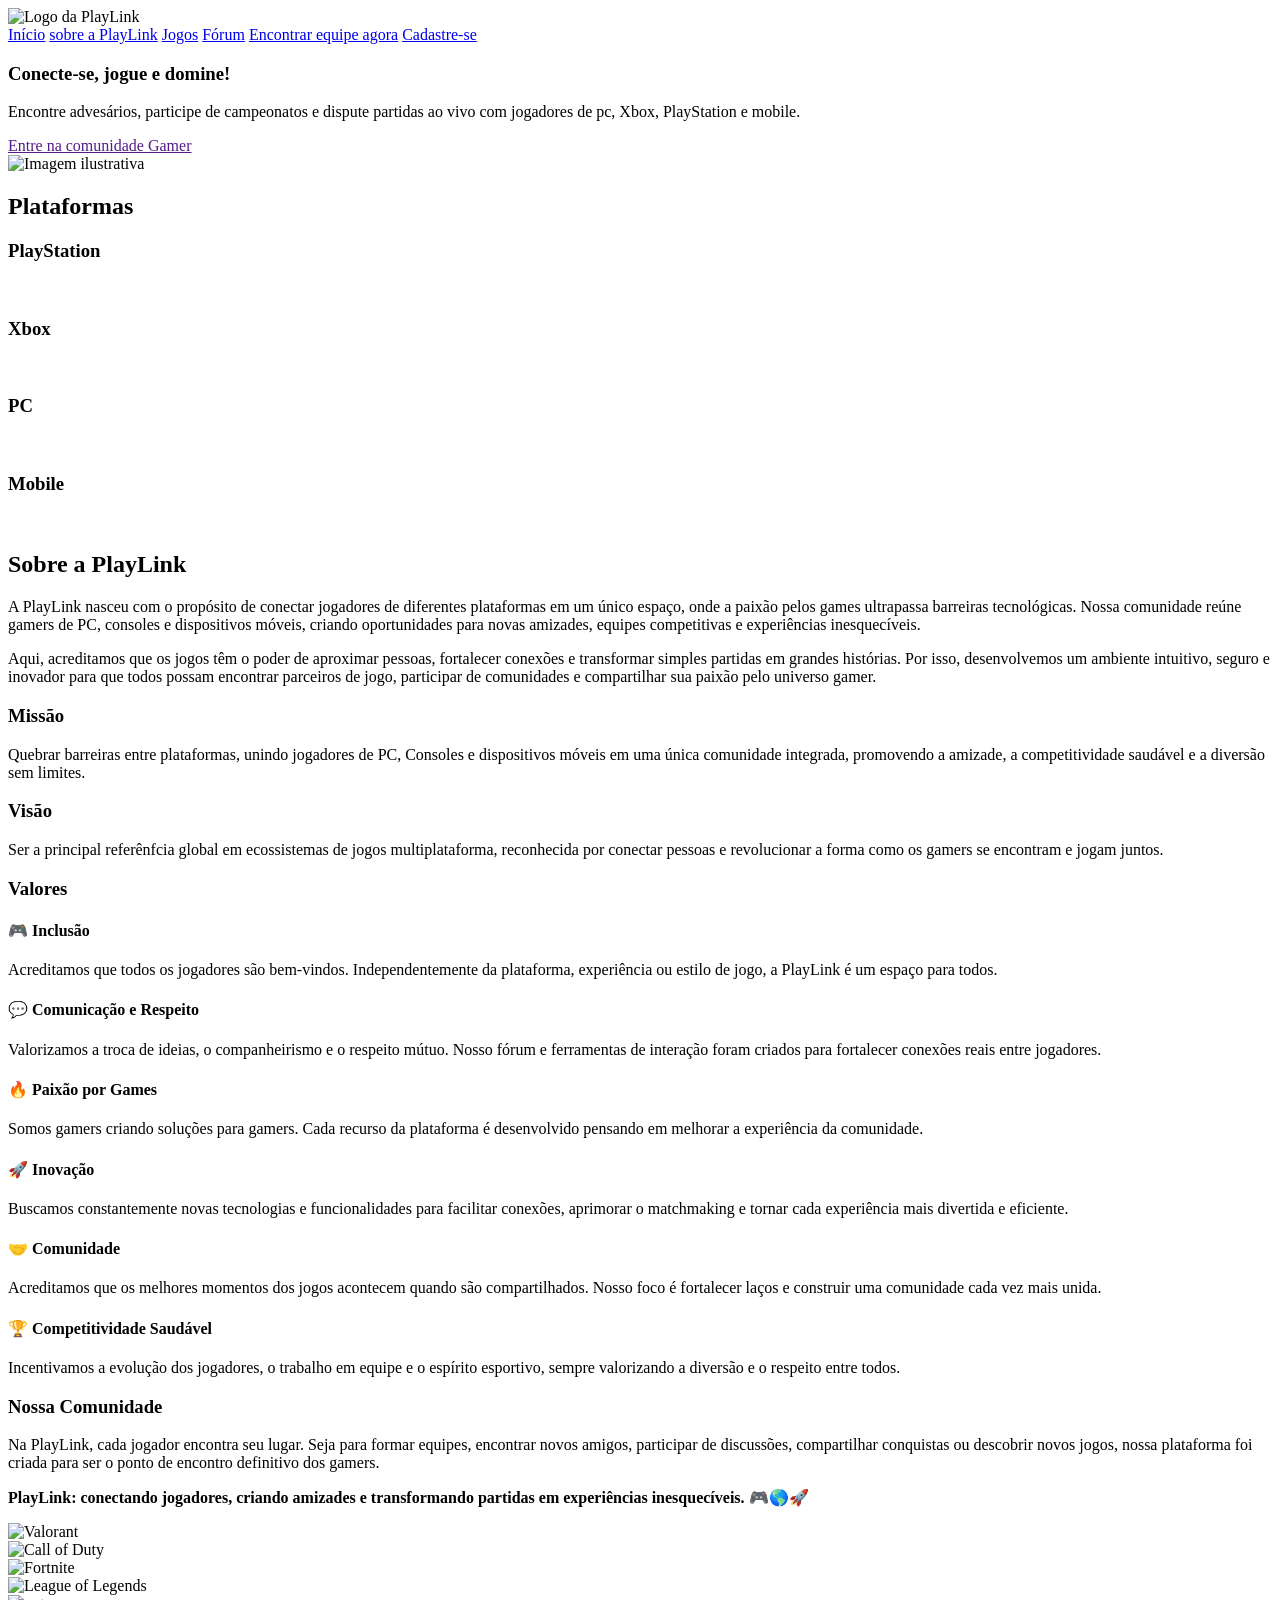
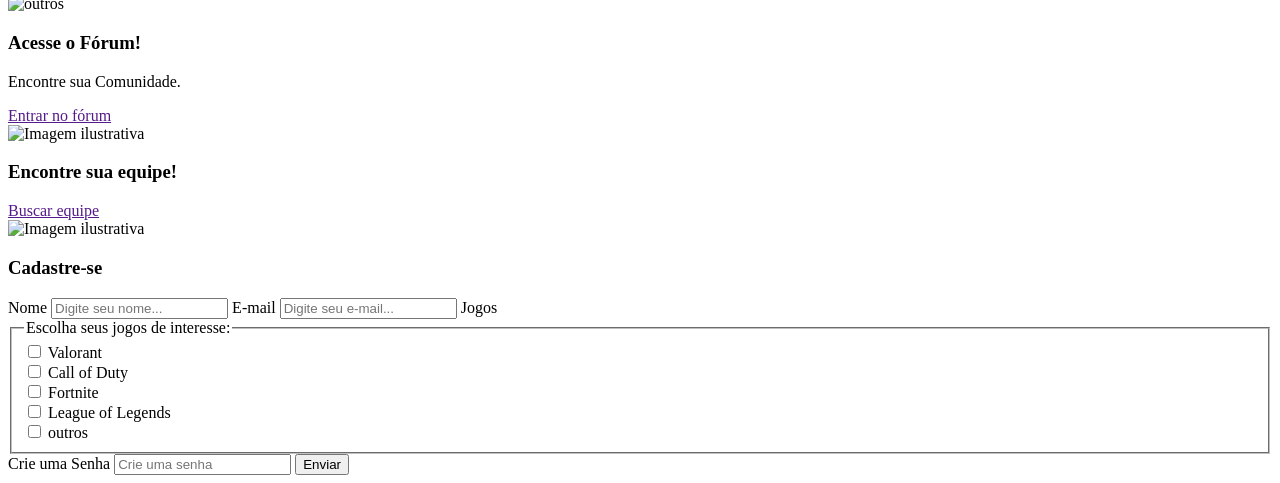
==== html/index.html @ 265f18ad "Iniciando desenvolvimento em html e css. Primeiros passos." ====
<!DOCTYPE html>
<html lang="pt-br">
<head>
    <meta charset="UTF-8">
    <meta name="viewport" content="width=device-width, initial-scale=1.0">
    <title>PlayLink</title>
     <link rel="icon" type="image/png" href="img/icon.png">
     <link rel="stylesheet" href="css/style.css">
</head>
<body>
    <header id="inicio">
        <img src="img/logo fundo removido.png" alt="Logo da PlayLink">
    </header>

    <nav class="menu">
        
            <a href="#inicio">Início</a>
            <a href="#sobre">sobre a PlayLink</a>
            <a href="#jogos">Jogos</a>
            <a href="#forum">Fórum</a>
            <a href="#encontrar_equipe">Encontrar equipe agora</a>
            <a href="#cadastre-se">Cadastre-se</a>
        
    </nav>
  
    <main>
        <section class="destaque">
            <article>
                <h1>Conecte-se, jogue e domine!</h1>
                <p>Encontre advesários, participe de campeonatos e dispute partidas ao vivo com jogadores de pc, Xbox, PlayStation e mobile.</p>
                <a class="butao1" href="">Entre na comunidade Gamer</a>
            </article>
            <article>
                <img src="" alt="Imagem ilustrativa"> 
            </article>
        </section>

        <section id="plataformas">

            <h2>Plataformas</h2>

            <div class="lista-plataformas">

                <article class="card">

                    <h3>PlayStation</h3>
                    <div class="icone-plataforma"><img src="img/playstation.webp" alt=""></div>
                    
                </article>

                <article class="card">

                    <h3>Xbox</h3>
                    <div class="icone-plataforma"><img src="img/microsoft_xbox_xbox360_2158.webp" alt=""></div>

                </article>

                <article class="card">

                    <h3>PC</h3>
                    <div class="icone-plataforma"><img src="img/pc.webp" alt=""></div>

                </article>

                <article class="card">

                    <h3>Mobile</h3>
                    <div class="icone-plataforma"><img src="img/mobile.webp" alt=""></div>

                </article>

            </div>
        </section>

        <section id="sobre">

            <h2>Sobre a PlayLink</h2>

                <p>
                    A PlayLink nasceu com o propósito de conectar jogadores de diferentes
                    plataformas em um único espaço, onde a paixão pelos games ultrapassa 
                    barreiras tecnológicas. Nossa comunidade reúne gamers de PC, consoles
                    e dispositivos móveis, criando oportunidades para novas amizades, 
                    equipes competitivas e experiências inesquecíveis.
                </p>

                <p>
                    Aqui, acreditamos que os jogos têm o poder de aproximar pessoas, 
                    fortalecer conexões e transformar simples partidas em grandes histórias.
                    Por isso, desenvolvemos um ambiente intuitivo, seguro e inovador para 
                    que todos possam encontrar parceiros de jogo, participar de comunidades
                    e compartilhar sua paixão pelo universo gamer.
                </p>

            <h3>Missão</h3>

                <p>
                    Quebrar barreiras entre plataformas, unindo jogadores de PC, Consoles
                 e dispositivos móveis em uma única comunidade integrada, promovendo 
                 a amizade, a competitividade saudável e a diversão sem limites.
                </p>

            <h3>Visão</h3>

                <p>Ser a principal referênfcia global em ecossistemas de jogos multiplataforma,
                    reconhecida por conectar pessoas e revolucionar a forma como os gamers se
                    encontram e jogam juntos.
                </p>

            <h3>Valores</h3>

                <h4>🎮 Inclusão</h4>
                    <p>
                        Acreditamos que todos os jogadores são bem-vindos. 
                        Independentemente da plataforma, experiência ou estilo 
                        de jogo, a PlayLink é um espaço para todos.
                    </p>
                
                <h4>💬 Comunicação e Respeito</h4>
                    <p>
                       Valorizamos a troca de ideias, o companheirismo e o respeito
                        mútuo. Nosso fórum e ferramentas de interação foram criados 
                        para fortalecer conexões reais entre jogadores. 
                    </p>

                <h4>🔥 Paixão por Games</h4>
                    <p>
                        Somos gamers criando soluções para gamers. Cada recurso da plataforma
                         é desenvolvido pensando em melhorar a experiência da comunidade.
                    </p>
                
                <h4>🚀 Inovação</h4>
                    <p>
                        Buscamos constantemente novas tecnologias e funcionalidades para 
                        facilitar conexões, aprimorar o matchmaking e tornar cada experiência 
                        mais divertida e eficiente.
                    </p>
                    
                <h4>🤝 Comunidade</h4>
                    <p>
                        Acreditamos que os melhores momentos dos jogos acontecem quando são 
                        compartilhados. Nosso foco é fortalecer laços e construir uma comunidade 
                        cada vez mais unida.
                    </p>

                <h4>🏆 Competitividade Saudável</h4>
                    <p>
                        Incentivamos a evolução dos jogadores, o trabalho em equipe e o espírito
                         esportivo, sempre valorizando a diversão e o respeito entre todos.
                    </p>

            <h3>Nossa Comunidade</h3>

                    <p>
                        Na PlayLink, cada jogador encontra seu lugar. Seja para formar equipes,
                         encontrar novos amigos, participar de discussões, compartilhar conquistas
                          ou descobrir novos jogos, nossa plataforma foi criada para ser o ponto de
                           encontro definitivo dos gamers.
                    </p>

                    <p><strong>PlayLink: conectando jogadores, criando amizades e transformando 
                        partidas em experiências inesquecíveis. 🎮🌎🚀</strong></p>

        </section>

        <section id="Jogos">
            <article>
                <img src="" alt="Valorant">
            </article>

            <article>
                <img src="" alt="Call of Duty">
            </article>

            <article>
                <img src="" alt="Fortnite">
            </article>

            <article>
                <img src="" alt="League of Legends">
            </article>

            <article>
                <img src="" alt="outros">
            </article>

        </section>

     <section id="forum">
        <article>
            <h1>Acesse o Fórum!</h1>
            <p>Encontre sua Comunidade.</p>
            <a href="" class="butao">Entrar no fórum</a>
        </article>
        <article>
            <img src="" alt="Imagem ilustrativa"> 
        </article>
    </section> 

     <section id="#encontrar_equipe">
        <article>
            <h1>Encontre sua equipe!</h1>
            <a href="" class="butao">Buscar equipe</a>
        </article>
        <article>
            <img src="" alt="Imagem ilustrativa"> 
        </article>
    </section> 

    </main>

    
    <section id="Cadastre-se">
        <article>
            <h1>Cadastre-se</h1>
        </article>

        <article>
            <form action="/enviar" method="POST">
              
                <label for="nome">Nome</label>
                <input type="text" name="nome" placeholder="Digite seu nome..." required>

                <label for="email">E-mail</label>
                <input type="text" name="email" placeholder="Digite seu e-mail..." required>

                <label for="jogos">Jogos</label>
              <fieldset>
        
                <legend>Escolha seus jogos de interesse:</legend>

                <div>
                  <input type="checkbox" id="opcao1" name="interesses" value="valorant" />
                  <label for="opcao1">Valorant</label>
                </div>

                <div>
                  <input type="checkbox" id="opcao2" name="interesses" value="call_of_duty" />
                  <label for="opcao2">Call of Duty</label>
                </div>

                <div>
                  <input type="checkbox" id="opcao3" name="interesses" value="fortnite" />
                  <label for="opcao3">Fortnite</label>
                </div>
                
                <div>
                  <input type="checkbox" id="opcao4" name="interesses" value="league of legends" />
                  <label for="opcao3">League of Legends</label>
                </div>
                
                <div>
                  <input type="checkbox" id="opcao5" name="interesses" value="outros" />
                  <label for="opcao3">outros</label>
                </div>

              </fieldset>


                <label for="senha">Crie uma Senha</label>
                <input type="password" placeholder="Crie uma senha" required>

                <button class="butao">Enviar</button>
     
            </form>
        </article>

    </section>  
    
</body>
</html>
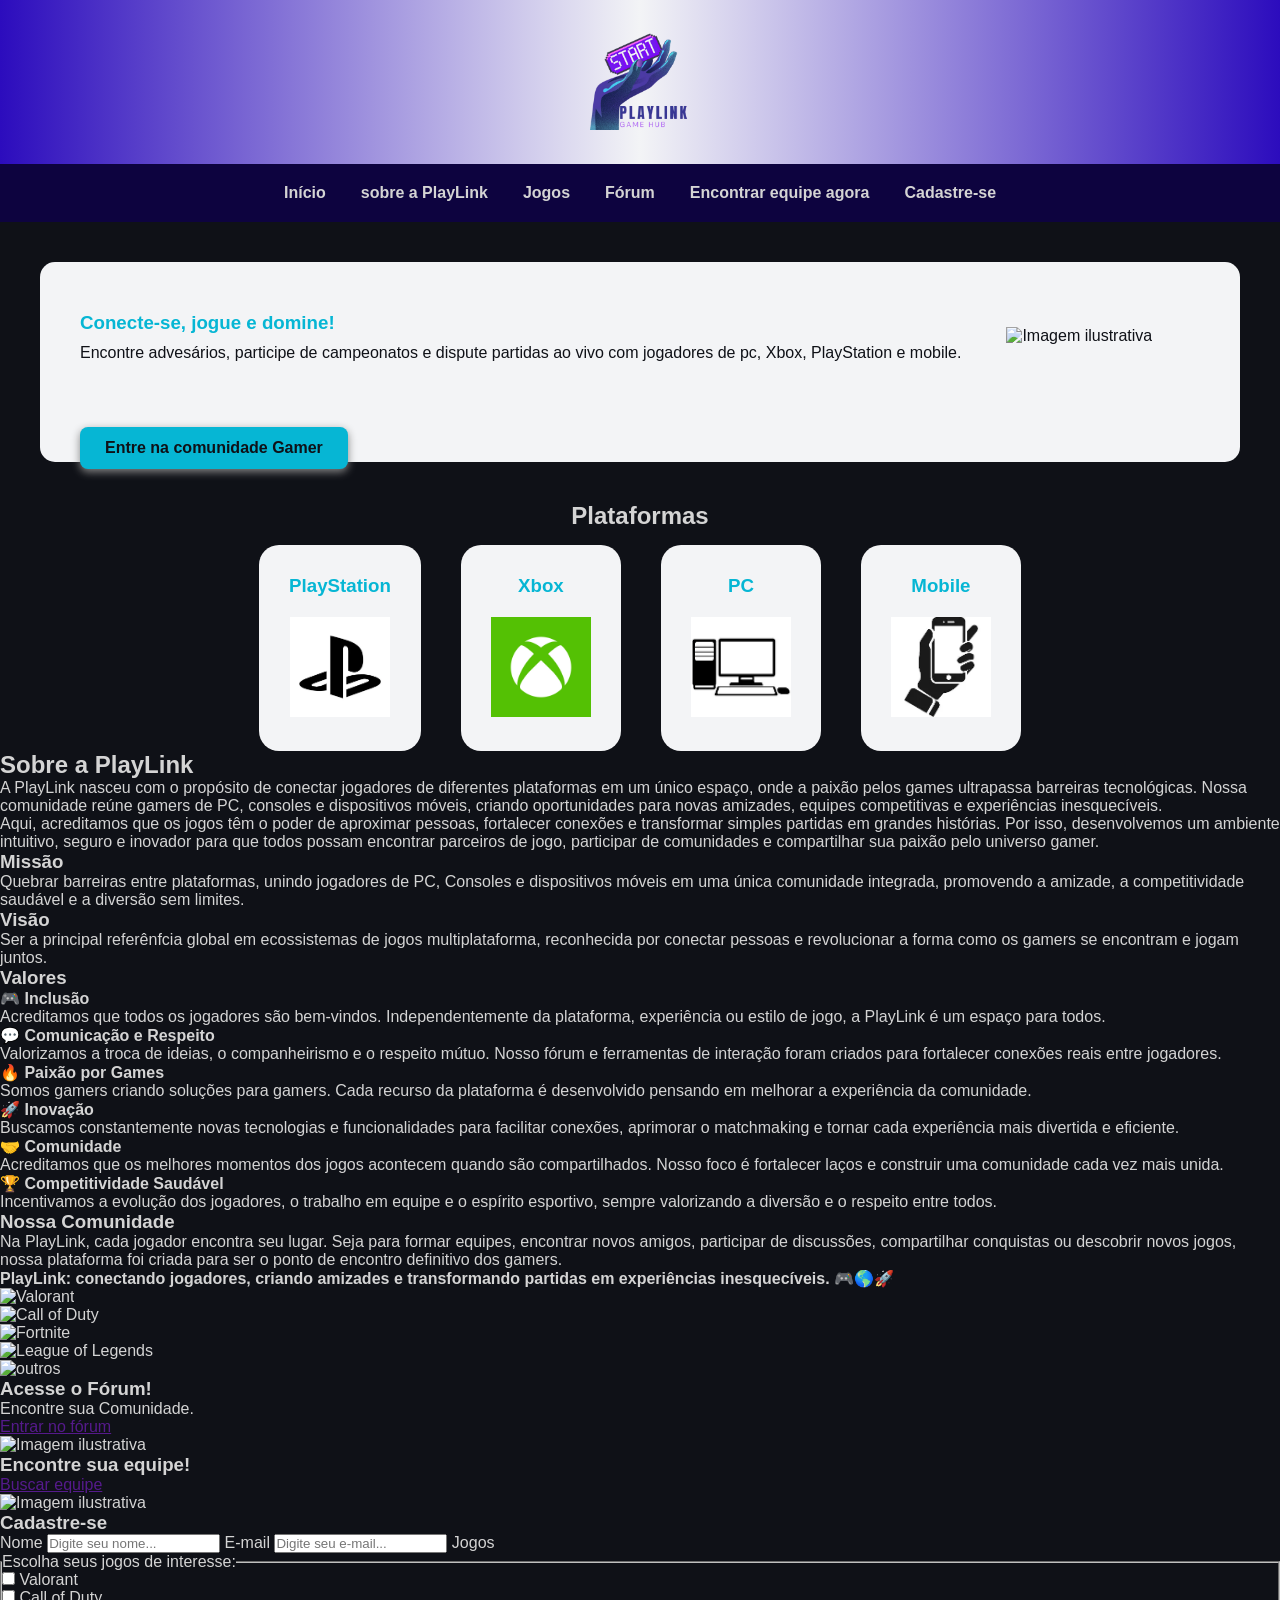
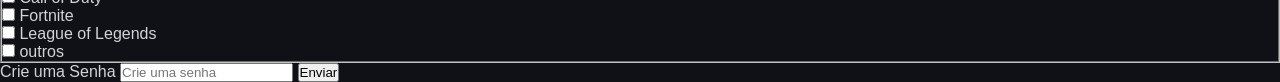
==== commit 097b4e17: "Atualização do caminho para conectar o html com css e foi inserido algumas imagens." ====
--- a/html/index.html
+++ b/html/index.html
@@ -4,12 +4,12 @@
     <meta charset="UTF-8">
     <meta name="viewport" content="width=device-width, initial-scale=1.0">
     <title>PlayLink</title>
-     <link rel="icon" type="image/png" href="img/icon.png">
-     <link rel="stylesheet" href="css/style.css">
+     <link rel="icon" type="image/png" href="/img/logo fundo removido.png">
+     <link rel="stylesheet" href="/css/style.css">
 </head>
 <body>
     <header id="inicio">
-        <img src="img/logo fundo removido.png" alt="Logo da PlayLink">
+        <img src="/img/logo fundo removido.png" alt="Logo da PlayLink">
     </header>
 
     <nav class="menu">
@@ -44,28 +44,28 @@
                 <article class="card">
 
                     <h3>PlayStation</h3>
-                    <div class="icone-plataforma"><img src="img/playstation.webp" alt=""></div>
+                    <div class="icone-plataforma"><img src="/img/playstation.webp" alt=""></div>
                     
                 </article>
 
                 <article class="card">
 
                     <h3>Xbox</h3>
-                    <div class="icone-plataforma"><img src="img/microsoft_xbox_xbox360_2158.webp" alt=""></div>
+                    <div class="icone-plataforma"><img src="/img/microsoft_xbox_xbox360_2158.webp" alt=""></div>
 
                 </article>
 
                 <article class="card">
 
                     <h3>PC</h3>
-                    <div class="icone-plataforma"><img src="img/pc.webp" alt=""></div>
+                    <div class="icone-plataforma"><img src="/img/pc.webp" alt=""></div>
 
                 </article>
 
                 <article class="card">
 
                     <h3>Mobile</h3>
-                    <div class="icone-plataforma"><img src="img/mobile.webp" alt=""></div>
+                    <div class="icone-plataforma"><img src="/img/mobile.webp" alt=""></div>
 
                 </article>
 
--- a/css/style.css
+++ b/css/style.css
@@ -0,0 +1,148 @@
+:root {
+    --cor-fundo: #0F1117;
+    --cor-fundo-sec: #1A1D29;
+    --cor-texto: #F3F4F6;
+    --cor-texto-sec: #9CA3AF;
+    --cor-destaque: #7C3AED;
+    --cor-destaque2: #c7f305;
+    --cor-complementar: #06B6D4;
+    
+}
+
+* {
+    box-sizing: border-box;
+    margin: 0;
+    padding: 0;
+}
+
+body {
+    font-family: Arial, sans-serif;
+    background-color: var(--cor-fundo);
+    color: #d4d4d4;
+}
+
+/* CABEÇALHO */
+
+header {
+    text-align: center;
+    padding: 30px 20px;
+    background: linear-gradient(90deg, #2c0cbd, #F3F4F6, #2c0cbd);
+}
+
+header img {
+  width: 100px;
+  height: auto;
+}
+
+
+/* Menu */
+
+.menu {
+    position: sticky;
+    top: 0;
+    z-index: 100;
+    background-color: #0d033f;
+    text-align: center;
+    padding: 20px;
+    display: flex;
+    justify-content: center;
+    gap: 35px;
+  
+}
+
+.menu a {
+    text-decoration: none;
+    color: #d4d4d4;
+    font-weight: bold;
+}
+
+.menu a:hover {
+    color: var(--cor-complementar);
+}
+
+/*Inicio*/
+
+.destaque {
+  position: relative;
+  background: var(--cor-texto);
+  color: var(--cor-fundo);
+  border-radius: 15px;
+  margin: 40px;
+  padding: 40px;
+  padding-bottom: 80px;
+  display: flex;
+  gap: 20px;
+}
+
+.destaque h1 {
+  color: var(--cor-complementar);
+  padding: 10px 0px;
+}
+
+.destaque p {
+  padding-bottom: 20px;
+}
+
+.destaque img {
+  padding: 25px;
+  width: 600px;
+  height: auto;
+}
+
+
+.butao1 {
+  position: absolute;
+  top: 165px;
+  display: inline-block;
+  background-color: var(--cor-complementar);
+  color: var(--cor-fundo);
+  padding: 12px 25px;
+  border: none;
+  border-radius: 8px;
+  text-decoration: none;
+  font-size: 16px;
+  font-weight: bold;
+  cursor: pointer;
+  box-shadow: 0 3px 8px rgb(133, 133, 133);
+}
+
+ .butao1:hover {
+  background-color:  var(--cor-destaque);
+  color: var(--cor-texto);
+  transform: translate(-3px);
+}
+
+#plataformas h2 {
+  text-align: center;
+  padding-bottom: 15px;
+}
+
+.lista-plataformas {
+  display: flex;
+  justify-content: center;
+  gap: 40px;
+  align-items: center;
+}
+
+.card {
+  background-color: var(--cor-texto);
+  border-radius: 20px;
+  padding: 30px;
+  text-align: center;
+}
+
+.card img {
+  width: 100px;
+  height: auto;
+}
+
+.card h3 {
+  color: var(--cor-complementar);
+  padding-bottom: 20px;
+}
+
+
+
+
+
+
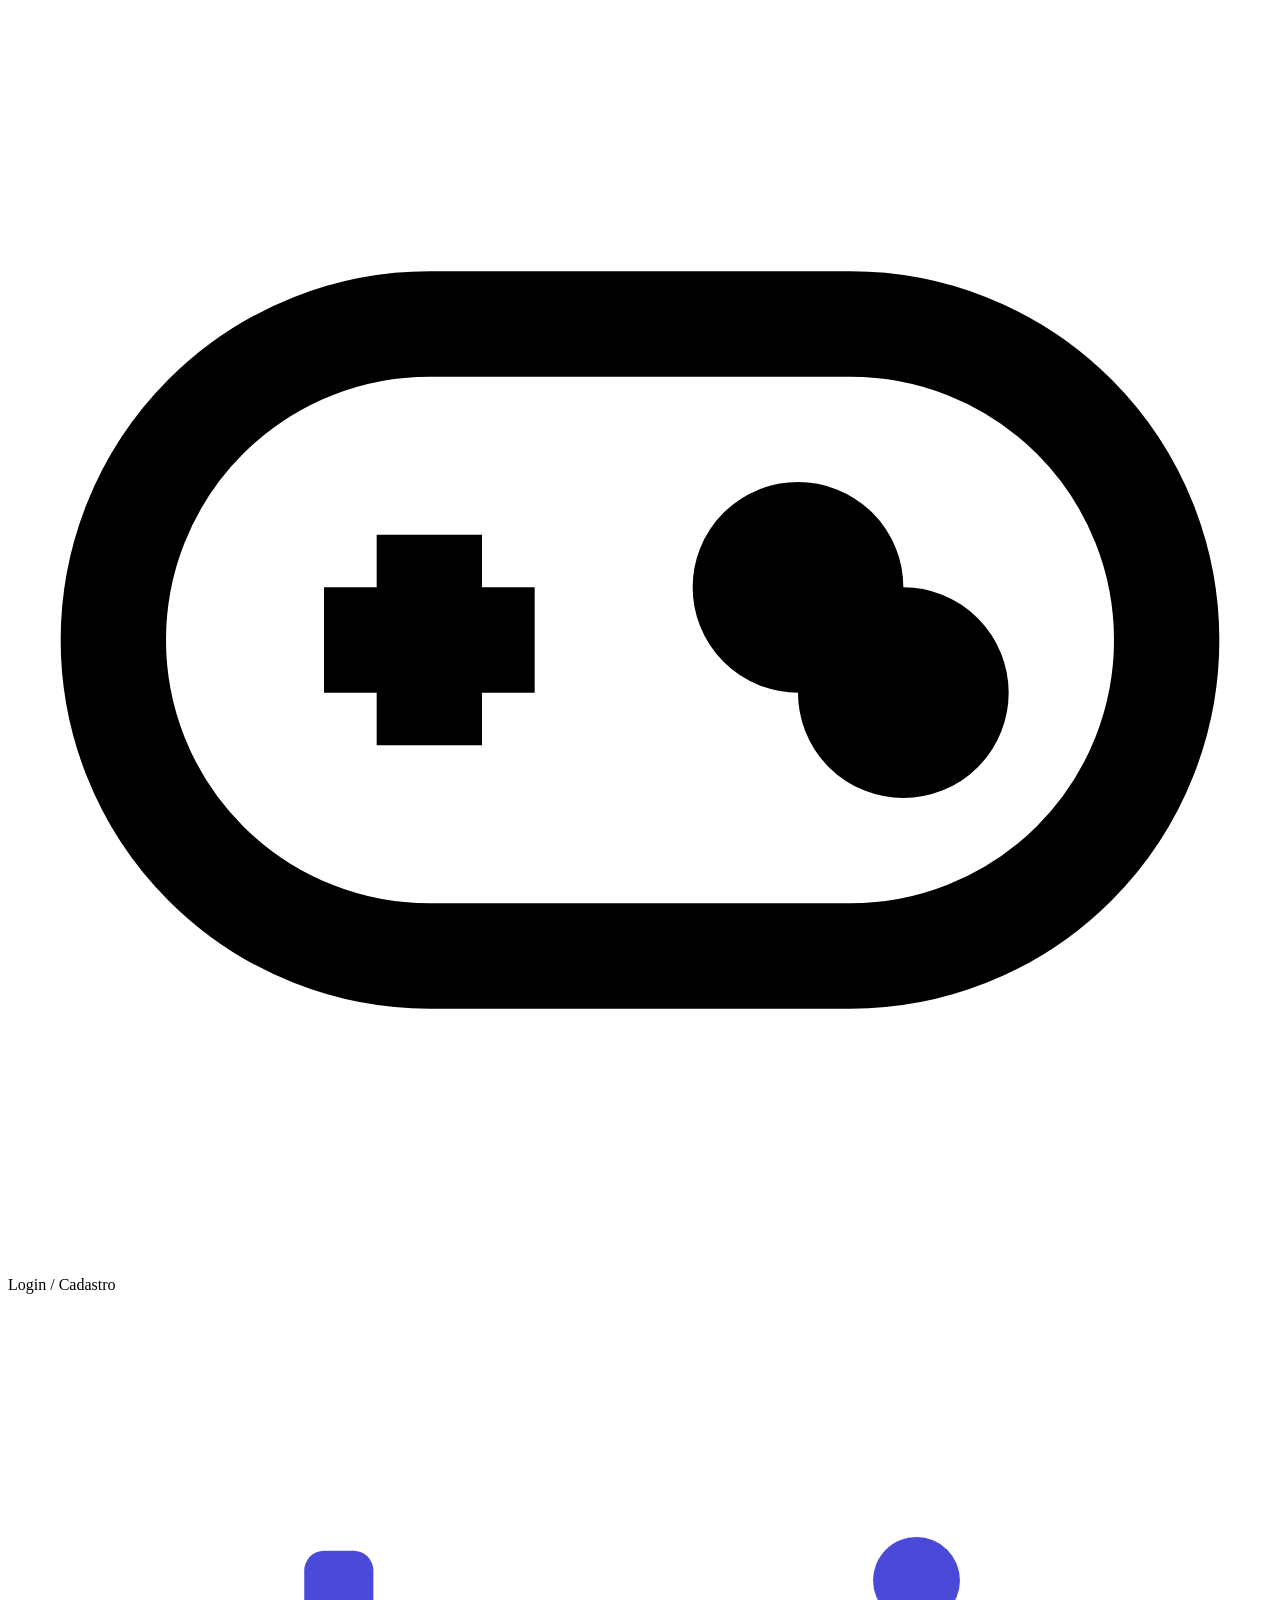
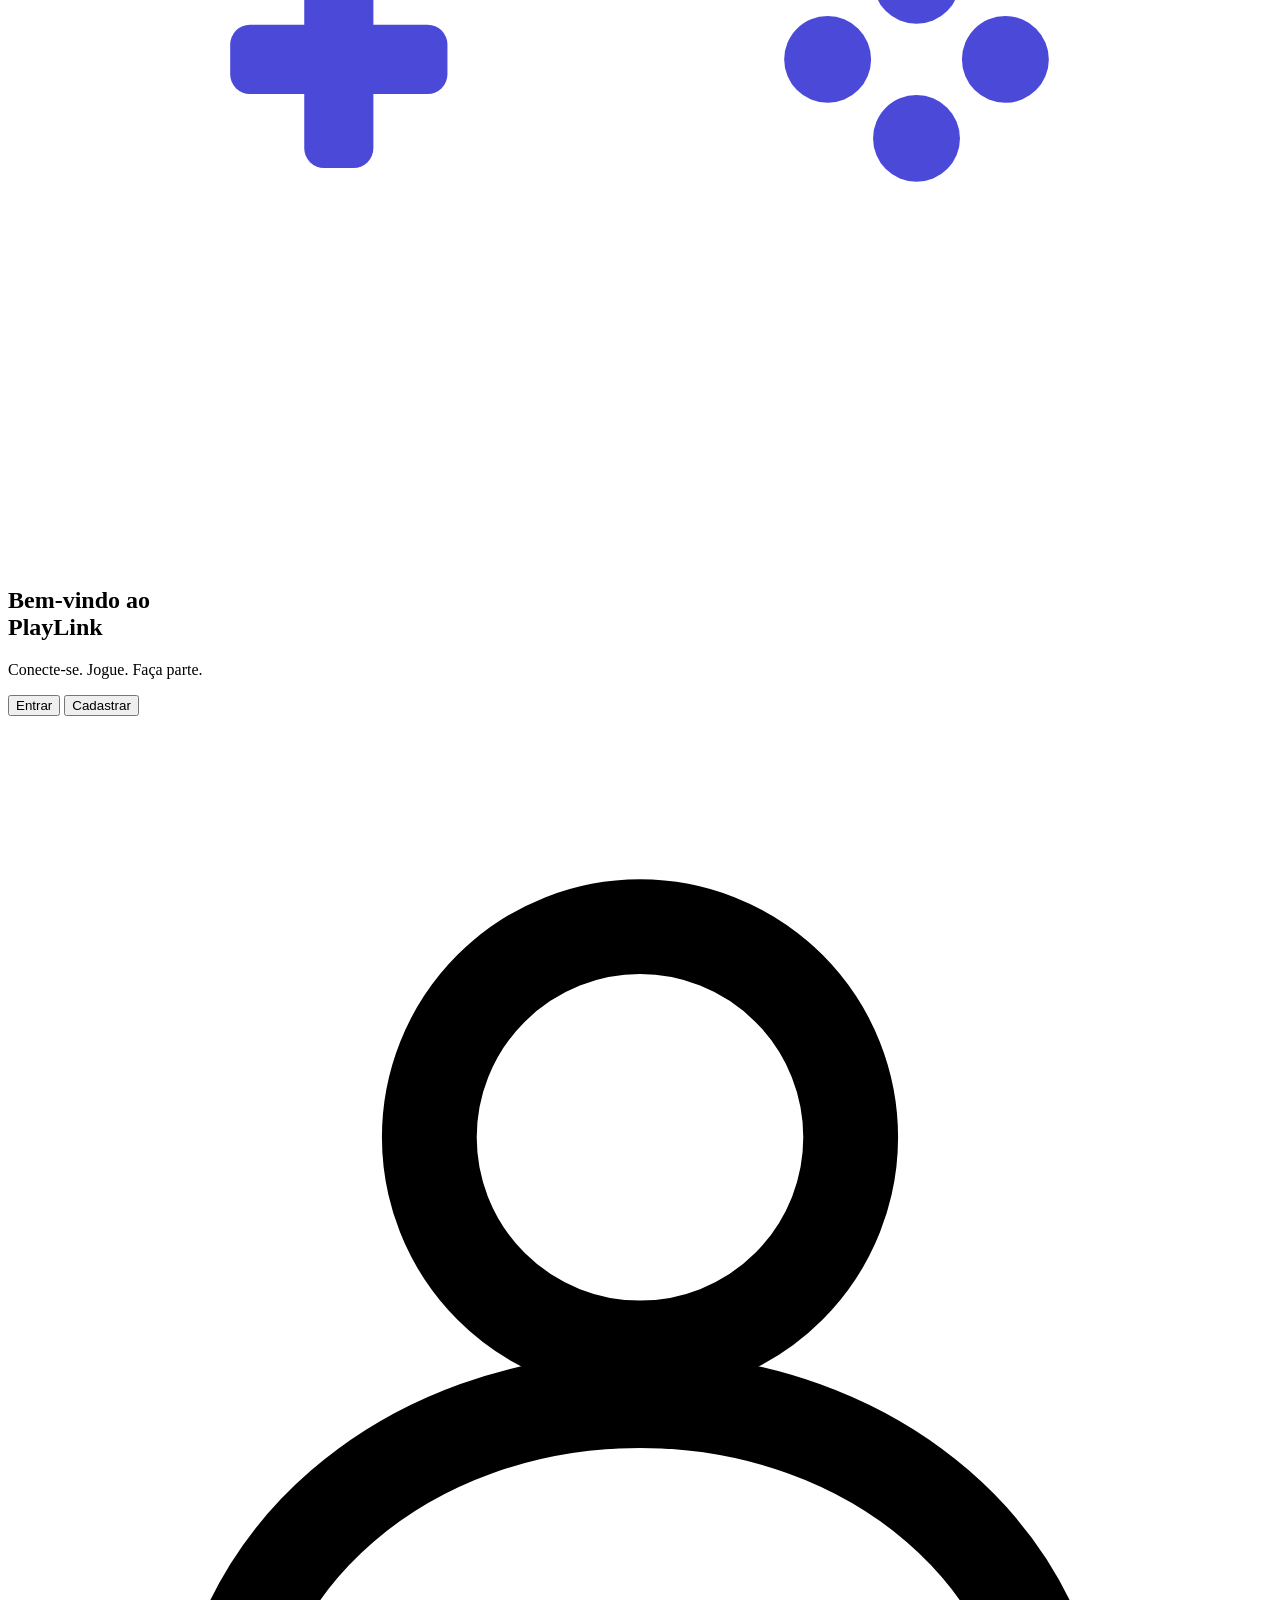
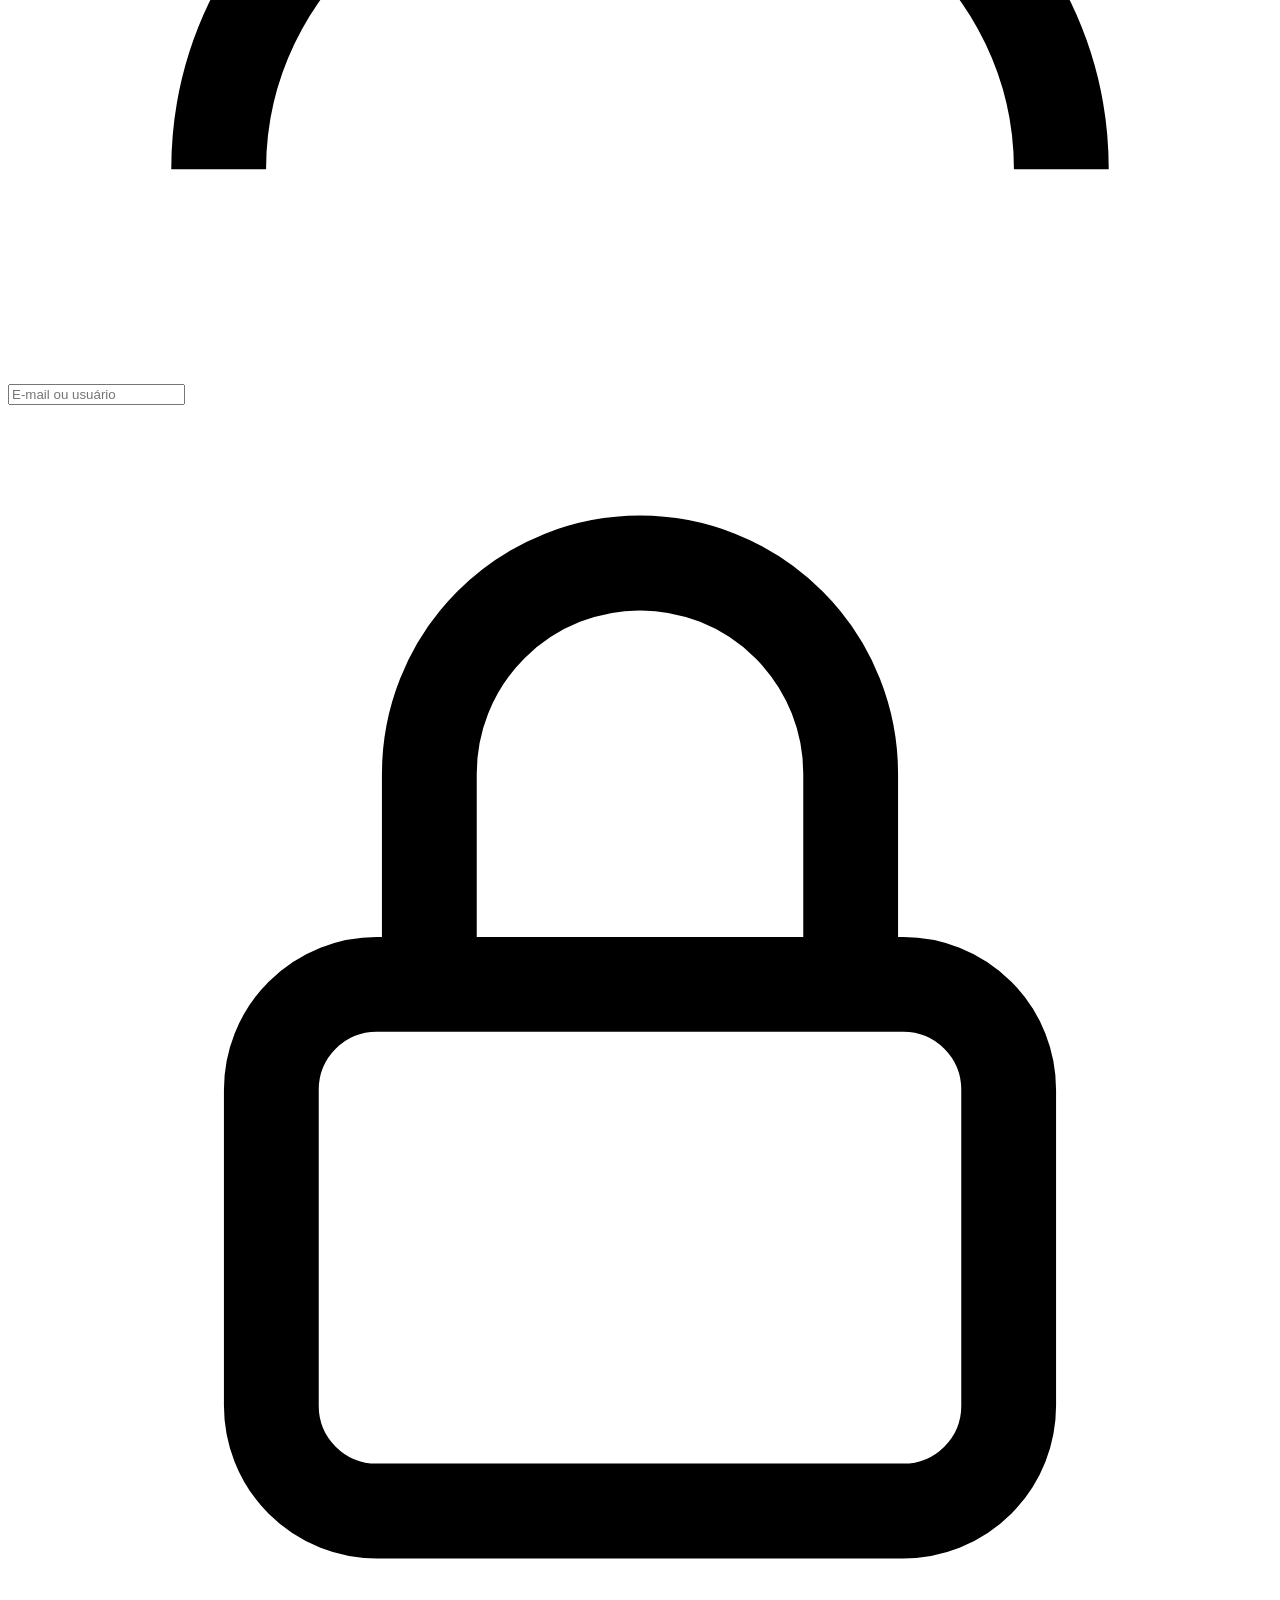
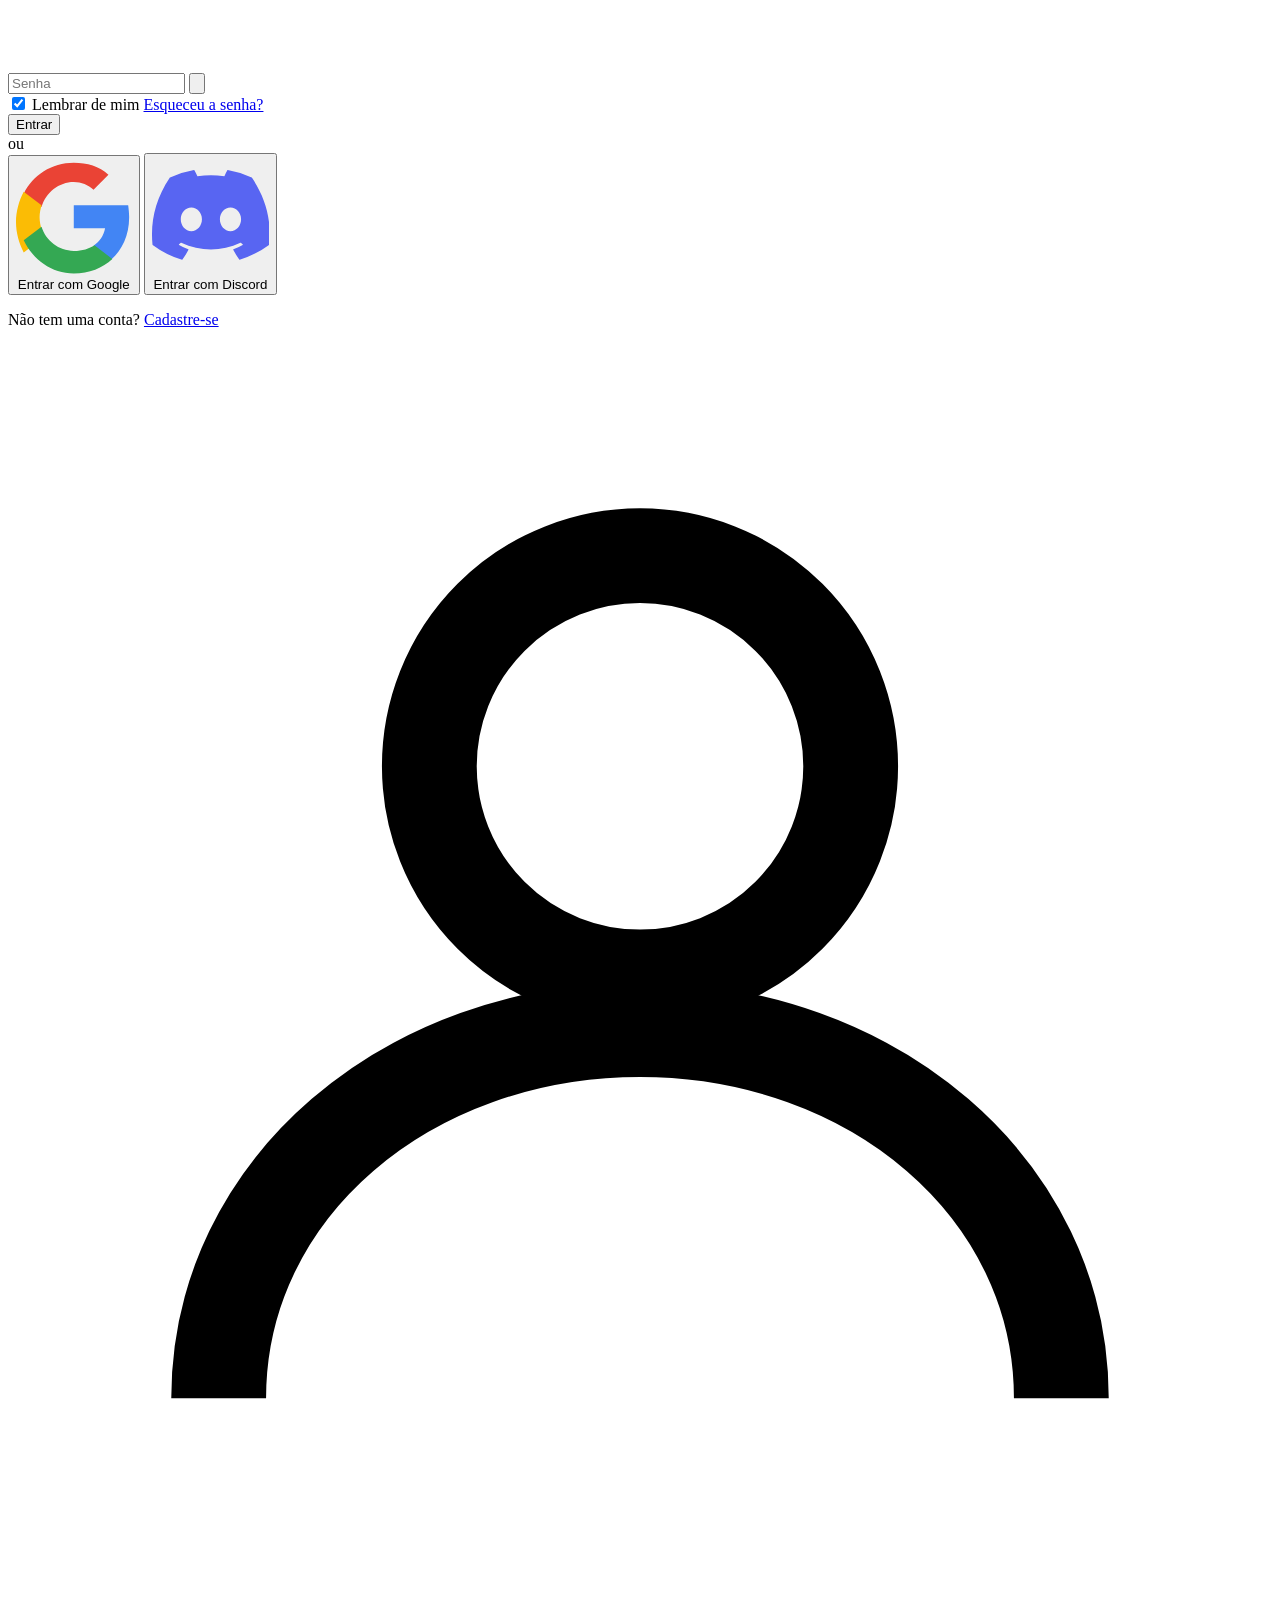
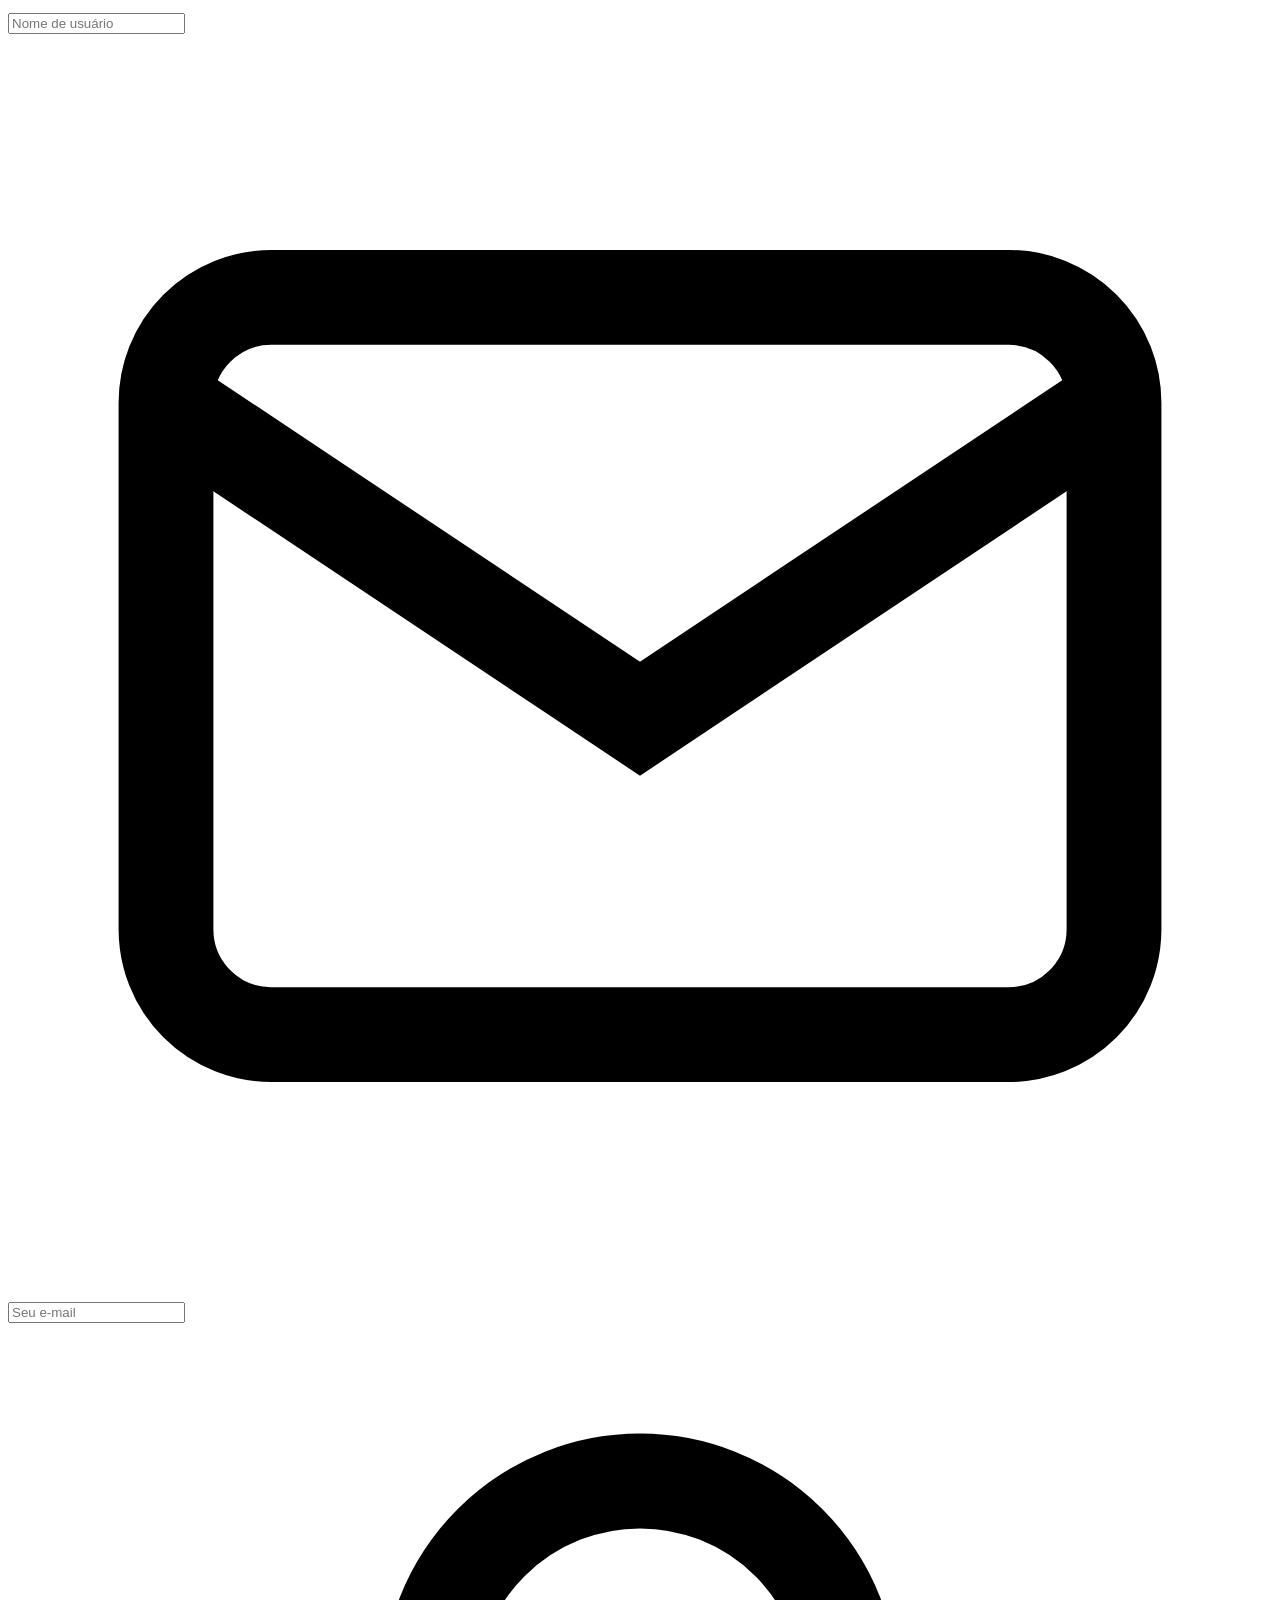
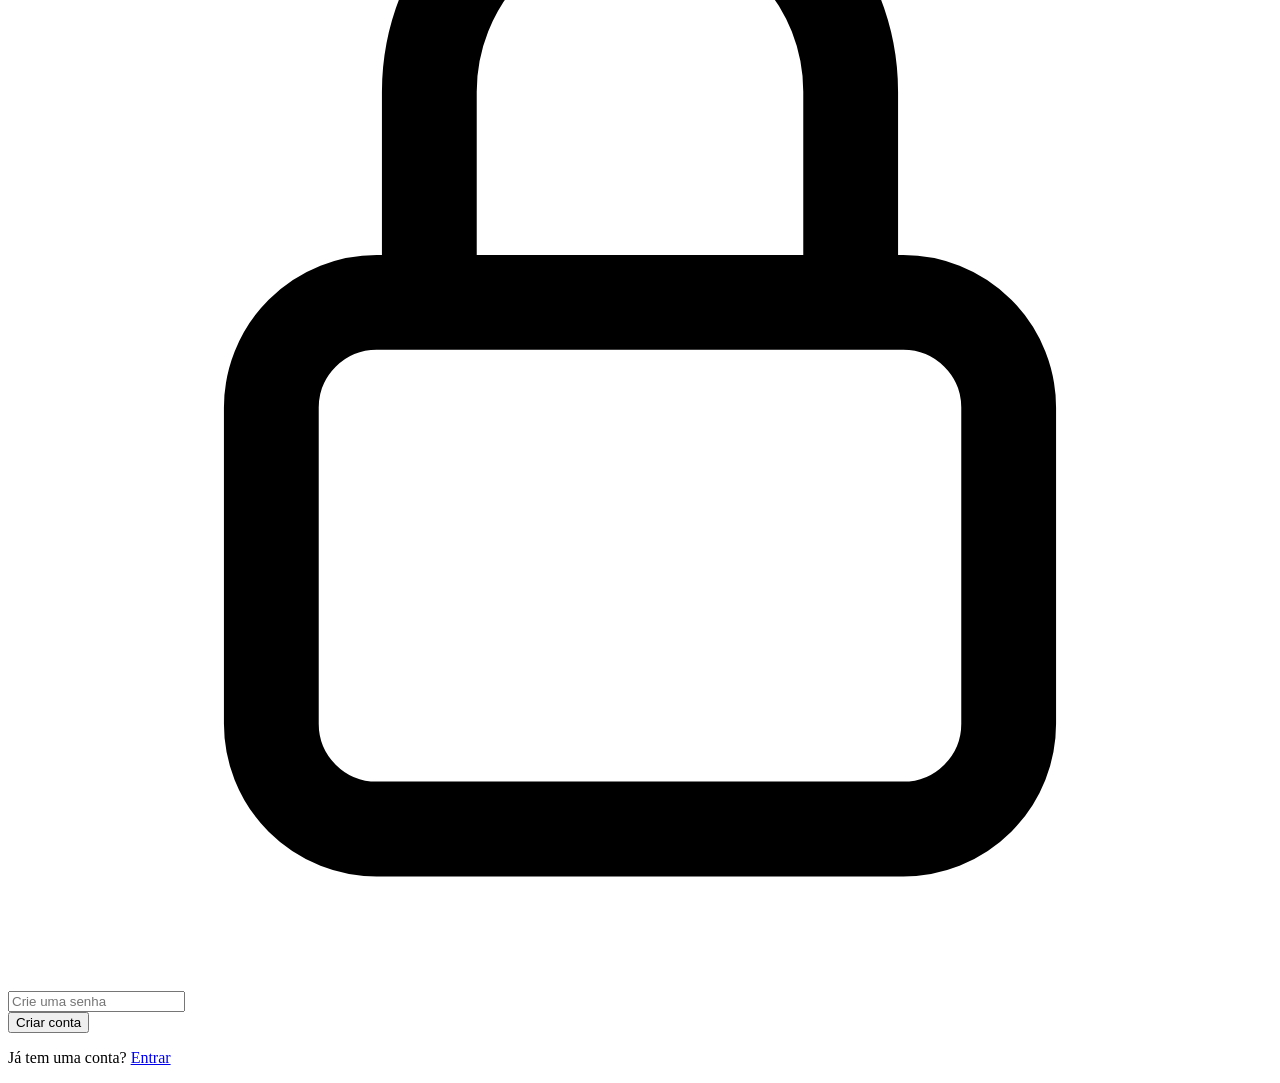
==== commit 083fb194: "Html e css novos" ====
--- a/html/index.html
+++ b/html/index.html
@@ -1,271 +1,207 @@
 <!DOCTYPE html>
-<html lang="pt-br">
+<html lang="pt-BR">
 <head>
-    <meta charset="UTF-8">
-    <meta name="viewport" content="width=device-width, initial-scale=1.0">
-    <title>PlayLink</title>
-     <link rel="icon" type="image/png" href="/img/logo fundo removido.png">
-     <link rel="stylesheet" href="/css/style.css">
+  <meta charset="UTF-8" />
+  <meta name="viewport" content="width=device-width, initial-scale=1.0" />
+  <title>PlayLink - Login / Cadastro</title>
+  <link rel="preconnect" href="https://fonts.googleapis.com">
+  <link rel="preconnect" href="https://fonts.gstatic.com" crossorigin>
+  <link href="https://fonts.googleapis.com/css2?family=Inter:wght@400;500;600;700&display=swap" rel="stylesheet">
+  <link rel="stylesheet" href="style.css" />
 </head>
 <body>
-    <header id="inicio">
-        <img src="/img/logo fundo removido.png" alt="Logo da PlayLink">
+  <div class="page-wrapper">
+    <!-- Cabeçalho superior esquerdo -->
+    <header class="top-brand">
+      <svg class="mini-gamepad" viewBox="0 0 24 24" fill="none" stroke="currentColor" stroke-width="2">
+        <rect x="2" y="6" width="20" height="12" rx="6" />
+        <path d="M6 12h4M8 10v4" />
+        <circle cx="15" cy="11" r="1" fill="currentColor" />
+        <circle cx="17" cy="13" r="1" fill="currentColor" />
+      </svg>
+      <span>Login / Cadastro</span>
     </header>
 
-    <nav class="menu">
+    <!-- Card Principal -->
+    <main class="auth-container">
+      <div class="auth-card">
         
-            <a href="#inicio">Início</a>
-            <a href="#sobre">sobre a PlayLink</a>
-            <a href="#jogos">Jogos</a>
-            <a href="#forum">Fórum</a>
-            <a href="#encontrar_equipe">Encontrar equipe agora</a>
-            <a href="#cadastre-se">Cadastre-se</a>
-        
-    </nav>
-  
-    <main>
-        <section class="destaque">
-            <article>
-                <h1>Conecte-se, jogue e domine!</h1>
-                <p>Encontre advesários, participe de campeonatos e dispute partidas ao vivo com jogadores de pc, Xbox, PlayStation e mobile.</p>
-                <a class="butao1" href="">Entre na comunidade Gamer</a>
-            </article>
-            <article>
-                <img src="" alt="Imagem ilustrativa"> 
-            </article>
+        <!-- Painel Esquerdo (Banner Azul/Roxo Gamer) -->
+        <section class="left-panel">
+          <div class="bg-shapes">
+            <span class="shape shape-1"></span>
+            <span class="shape shape-2"></span>
+            <span class="shape shape-3"></span>
+          </div>
+
+          <div class="left-content">
+            <!-- Ícone grande do controle -->
+            <div class="gamepad-badge">
+              <svg viewBox="0 0 64 44" fill="none" xmlns="http://www.w3.org/2000/svg">
+                <path d="M18.5 4C11.2 4 6.5 9.8 5.2 17.8L3.2 30.2C2.3 35.8 6.6 40 11.6 40C15.1 40 18.2 38 19.8 34.9L22.2 30.2H41.8L44.2 34.9C45.8 38 48.9 40 52.4 40C57.4 40 61.7 35.8 60.8 30.2L58.8 17.8C57.5 9.8 52.8 4 45.5 4H18.5Z" fill="#FFFFFF"/>
+                <!-- D-pad esquerdo -->
+                <rect x="15" y="13" width="3.5" height="11" rx="1" fill="#4B49D8"/>
+                <rect x="11.25" y="16.75" width="11" height="3.5" rx="1" fill="#4B49D8"/>
+                <!-- Botões direitos -->
+                <circle cx="46" cy="14.5" r="2.2" fill="#4B49D8"/>
+                <circle cx="50.5" cy="18.5" r="2.2" fill="#4B49D8"/>
+                <circle cx="41.5" cy="18.5" r="2.2" fill="#4B49D8"/>
+                <circle cx="46" cy="22.5" r="2.2" fill="#4B49D8"/>
+              </svg>
+            </div>
+
+            <h1>Bem-vindo ao<br>PlayLink</h1>
+            <p>Conecte-se. Jogue. Faça parte.</p>
+          </div>
         </section>
 
-        <section id="plataformas">
-
-            <h2>Plataformas</h2>
-
-            <div class="lista-plataformas">
-
-                <article class="card">
-
-                    <h3>PlayStation</h3>
-                    <div class="icone-plataforma"><img src="/img/playstation.webp" alt=""></div>
-                    
-                </article>
-
-                <article class="card">
-
-                    <h3>Xbox</h3>
-                    <div class="icone-plataforma"><img src="/img/microsoft_xbox_xbox360_2158.webp" alt=""></div>
-
-                </article>
-
-                <article class="card">
-
-                    <h3>PC</h3>
-                    <div class="icone-plataforma"><img src="/img/pc.webp" alt=""></div>
-
-                </article>
-
-                <article class="card">
-
-                    <h3>Mobile</h3>
-                    <div class="icone-plataforma"><img src="/img/mobile.webp" alt=""></div>
-
-                </article>
-
-            </div>
+        <!-- Painel Direito (Formulário) -->
+        <section class="right-panel">
+          <!-- Abas Entrar / Cadastrar -->
+          <div class="tabs">
+            <button type="button" class="tab-btn active" id="tab-login" onclick="switchTab('login')">Entrar</button>
+            <button type="button" class="tab-btn" id="tab-register" onclick="switchTab('register')">Cadastrar</button>
+          </div>
+
+          <!-- Formulário de Login -->
+          <form class="auth-form" id="form-login" onsubmit="event.preventDefault()">
+            <div class="input-group">
+              <span class="input-icon">
+                <!-- Ícone usuário -->
+                <svg viewBox="0 0 24 24" fill="none" stroke="currentColor" stroke-width="1.8">
+                  <circle cx="12" cy="8" r="4"/>
+                  <path d="M4 20c0-4 3.6-7 8-7s8 3 8 7"/>
+                </svg>
+              </span>
+              <input type="text" placeholder="E-mail ou usuário" required />
+            </div>
+
+            <div class="input-group">
+              <span class="input-icon">
+                <!-- Ícone cadeado -->
+                <svg viewBox="0 0 24 24" fill="none" stroke="currentColor" stroke-width="1.8">
+                  <rect x="5" y="11" width="14" height="10" rx="2"/>
+                  <path d="M8 11V7a4 4 0 0 1 8 0v4"/>
+                </svg>
+              </span>
+              <input type="password" id="login-password" placeholder="Senha" required />
+              <button type="button" class="toggle-password" onclick="togglePassword('login-password')" aria-label="Mostrar senha">
+                <svg viewBox="0 0 24 24" fill="none" stroke="currentColor" stroke-width="1.8">
+                  <path d="M2 12s3.5-7 10-7 10 7 10 7-3.5 7-10 7-10-7-10-7Z"/>
+                  <circle cx="12" cy="12" r="3"/>
+                </svg>
+              </button>
+            </div>
+
+            <div class="form-options">
+              <label class="remember-me">
+                <input type="checkbox" checked />
+                <span class="custom-checkbox"></span>
+                <span>Lembrar de mim</span>
+              </label>
+              <a href="#" class="forgot-link">Esqueceu a senha?</a>
+            </div>
+
+            <button type="submit" class="btn-primary">Entrar</button>
+
+            <div class="divider">
+              <span>ou</span>
+            </div>
+
+            <div class="social-buttons">
+              <button type="button" class="btn-social">
+                <!-- Ícone Google -->
+                <svg class="social-icon" viewBox="0 0 24 24">
+                  <path fill="#EA4335" d="M12 5c1.6 0 3 .6 4.1 1.6l3.1-3.1C17.3 1.7 14.8 1 12 1 7.4 1 3.5 3.6 1.6 7.4l3.7 2.8C6.2 7.2 8.9 5 12 5z"/>
+                  <path fill="#4285F4" d="M23.5 12.3c0-.8-.1-1.7-.2-2.5H12v4.8h6.5c-.3 1.5-1.1 2.8-2.4 3.6l3.7 2.9c2.2-2 3.7-5 3.7-8.8z"/>
+                  <path fill="#FBBC05" d="M5.3 14.8c-.2-.8-.4-1.6-.4-2.5s.2-1.7.4-2.5L1.6 7C.6 8.9 0 11.1 0 13.3s.6 4.4 1.6 6.3l3.7-2.8z"/>
+                  <path fill="#34A853" d="M12 24c3.2 0 6-1.1 8-3l-3.7-2.9c-1.1.7-2.5 1.2-4.3 1.2-3.1 0-5.8-2.1-6.7-5l-3.7 2.8C3.5 21.1 7.4 24 12 24z"/>
+                </svg>
+                <span>Entrar com Google</span>
+              </button>
+
+              <button type="button" class="btn-social">
+                <!-- Ícone Discord -->
+                <svg class="social-icon" viewBox="0 0 24 24" fill="#5865F2">
+                  <path d="M20.317 4.37a19.791 19.791 0 0 0-4.885-1.515.074.074 0 0 0-.079.037c-.21.375-.444.864-.608 1.25a18.27 18.27 0 0 0-5.487 0 12.64 12.64 0 0 0-.617-1.25.077.077 0 0 0-.079-.037A19.736 19.736 0 0 0 3.677 4.37a.07.07 0 0 0-.032.027C.533 9.046-.32 13.58.099 18.057a.082.082 0 0 0 .031.057 19.9 19.9 0 0 0 5.993 3.03.078.078 0 0 0 .084-.028c.462-.63.874-1.295 1.226-1.994.021-.041.001-.09-.041-.106a13.107 13.107 0 0 1-1.872-.892.077.077 0 0 1-.008-.128 10.2 10.2 0 0 0 .372-.292.074.074 0 0 1 .077-.01c3.928 1.793 8.18 1.793 12.061 0a.074.074 0 0 1 .078.01c.12.098.246.198.373.292a.077.077 0 0 1-.006.127 12.299 12.299 0 0 1-1.873.892.077.077 0 0 0-.041.107c.36.698.772 1.362 1.225 1.993a.076.076 0 0 0 .084.028 19.839 19.839 0 0 0 6.002-3.03.077.077 0 0 0 .032-.054c.5-5.177-.838-9.674-3.549-13.66a.061.061 0 0 0-.031-.028zM8.02 15.33c-1.183 0-2.157-1.085-2.157-2.419 0-1.333.956-2.419 2.157-2.419 1.21 0 2.176 1.096 2.157 2.42 0 1.333-.956 2.418-2.157 2.418zm7.975 0c-1.183 0-2.157-1.085-2.157-2.419 0-1.333.955-2.419 2.157-2.419 1.21 0 2.176 1.096 2.157 2.42 0 1.333-.946 2.418-2.157 2.418z"/>
+                </svg>
+                <span>Entrar com Discord</span>
+              </button>
+            </div>
+
+            <p class="switch-prompt">
+              Não tem uma conta? <a href="#" onclick="switchTab('register'); return false;">Cadastre-se</a>
+            </p>
+          </form>
+
+          <!-- Formulário de Cadastro (Oculto por padrão) -->
+          <form class="auth-form hidden" id="form-register" onsubmit="event.preventDefault()">
+            <div class="input-group">
+              <span class="input-icon">
+                <svg viewBox="0 0 24 24" fill="none" stroke="currentColor" stroke-width="1.8">
+                  <circle cx="12" cy="8" r="4"/>
+                  <path d="M4 20c0-4 3.6-7 8-7s8 3 8 7"/>
+                </svg>
+              </span>
+              <input type="text" placeholder="Nome de usuário" required />
+            </div>
+
+            <div class="input-group">
+              <span class="input-icon">
+                <svg viewBox="0 0 24 24" fill="none" stroke="currentColor" stroke-width="1.8">
+                  <rect x="3" y="5" width="18" height="14" rx="2"/>
+                  <path d="m3 7 9 6 9-6"/>
+                </svg>
+              </span>
+              <input type="email" placeholder="Seu e-mail" required />
+            </div>
+
+            <div class="input-group">
+              <span class="input-icon">
+                <svg viewBox="0 0 24 24" fill="none" stroke="currentColor" stroke-width="1.8">
+                  <rect x="5" y="11" width="14" height="10" rx="2"/>
+                  <path d="M8 11V7a4 4 0 0 1 8 0v4"/>
+                </svg>
+              </span>
+              <input type="password" id="reg-password" placeholder="Crie uma senha" required />
+            </div>
+
+            <button type="submit" class="btn-primary">Criar conta</button>
+
+            <p class="switch-prompt">
+              Já tem uma conta? <a href="#" onclick="switchTab('login'); return false;">Entrar</a>
+            </p>
+          </form>
+
         </section>
-
-        <section id="sobre">
-
-            <h2>Sobre a PlayLink</h2>
-
-                <p>
-                    A PlayLink nasceu com o propósito de conectar jogadores de diferentes
-                    plataformas em um único espaço, onde a paixão pelos games ultrapassa 
-                    barreiras tecnológicas. Nossa comunidade reúne gamers de PC, consoles
-                    e dispositivos móveis, criando oportunidades para novas amizades, 
-                    equipes competitivas e experiências inesquecíveis.
-                </p>
-
-                <p>
-                    Aqui, acreditamos que os jogos têm o poder de aproximar pessoas, 
-                    fortalecer conexões e transformar simples partidas em grandes histórias.
-                    Por isso, desenvolvemos um ambiente intuitivo, seguro e inovador para 
-                    que todos possam encontrar parceiros de jogo, participar de comunidades
-                    e compartilhar sua paixão pelo universo gamer.
-                </p>
-
-            <h3>Missão</h3>
-
-                <p>
-                    Quebrar barreiras entre plataformas, unindo jogadores de PC, Consoles
-                 e dispositivos móveis em uma única comunidade integrada, promovendo 
-                 a amizade, a competitividade saudável e a diversão sem limites.
-                </p>
-
-            <h3>Visão</h3>
-
-                <p>Ser a principal referênfcia global em ecossistemas de jogos multiplataforma,
-                    reconhecida por conectar pessoas e revolucionar a forma como os gamers se
-                    encontram e jogam juntos.
-                </p>
-
-            <h3>Valores</h3>
-
-                <h4>🎮 Inclusão</h4>
-                    <p>
-                        Acreditamos que todos os jogadores são bem-vindos. 
-                        Independentemente da plataforma, experiência ou estilo 
-                        de jogo, a PlayLink é um espaço para todos.
-                    </p>
-                
-                <h4>💬 Comunicação e Respeito</h4>
-                    <p>
-                       Valorizamos a troca de ideias, o companheirismo e o respeito
-                        mútuo. Nosso fórum e ferramentas de interação foram criados 
-                        para fortalecer conexões reais entre jogadores. 
-                    </p>
-
-                <h4>🔥 Paixão por Games</h4>
-                    <p>
-                        Somos gamers criando soluções para gamers. Cada recurso da plataforma
-                         é desenvolvido pensando em melhorar a experiência da comunidade.
-                    </p>
-                
-                <h4>🚀 Inovação</h4>
-                    <p>
-                        Buscamos constantemente novas tecnologias e funcionalidades para 
-                        facilitar conexões, aprimorar o matchmaking e tornar cada experiência 
-                        mais divertida e eficiente.
-                    </p>
-                    
-                <h4>🤝 Comunidade</h4>
-                    <p>
-                        Acreditamos que os melhores momentos dos jogos acontecem quando são 
-                        compartilhados. Nosso foco é fortalecer laços e construir uma comunidade 
-                        cada vez mais unida.
-                    </p>
-
-                <h4>🏆 Competitividade Saudável</h4>
-                    <p>
-                        Incentivamos a evolução dos jogadores, o trabalho em equipe e o espírito
-                         esportivo, sempre valorizando a diversão e o respeito entre todos.
-                    </p>
-
-            <h3>Nossa Comunidade</h3>
-
-                    <p>
-                        Na PlayLink, cada jogador encontra seu lugar. Seja para formar equipes,
-                         encontrar novos amigos, participar de discussões, compartilhar conquistas
-                          ou descobrir novos jogos, nossa plataforma foi criada para ser o ponto de
-                           encontro definitivo dos gamers.
-                    </p>
-
-                    <p><strong>PlayLink: conectando jogadores, criando amizades e transformando 
-                        partidas em experiências inesquecíveis. 🎮🌎🚀</strong></p>
-
-        </section>
-
-        <section id="Jogos">
-            <article>
-                <img src="" alt="Valorant">
-            </article>
-
-            <article>
-                <img src="" alt="Call of Duty">
-            </article>
-
-            <article>
-                <img src="" alt="Fortnite">
-            </article>
-
-            <article>
-                <img src="" alt="League of Legends">
-            </article>
-
-            <article>
-                <img src="" alt="outros">
-            </article>
-
-        </section>
-
-     <section id="forum">
-        <article>
-            <h1>Acesse o Fórum!</h1>
-            <p>Encontre sua Comunidade.</p>
-            <a href="" class="butao">Entrar no fórum</a>
-        </article>
-        <article>
-            <img src="" alt="Imagem ilustrativa"> 
-        </article>
-    </section> 
-
-     <section id="#encontrar_equipe">
-        <article>
-            <h1>Encontre sua equipe!</h1>
-            <a href="" class="butao">Buscar equipe</a>
-        </article>
-        <article>
-            <img src="" alt="Imagem ilustrativa"> 
-        </article>
-    </section> 
-
+      </div>
     </main>
-
-    
-    <section id="Cadastre-se">
-        <article>
-            <h1>Cadastre-se</h1>
-        </article>
-
-        <article>
-            <form action="/enviar" method="POST">
-              
-                <label for="nome">Nome</label>
-                <input type="text" name="nome" placeholder="Digite seu nome..." required>
-
-                <label for="email">E-mail</label>
-                <input type="text" name="email" placeholder="Digite seu e-mail..." required>
-
-                <label for="jogos">Jogos</label>
-              <fieldset>
-        
-                <legend>Escolha seus jogos de interesse:</legend>
-
-                <div>
-                  <input type="checkbox" id="opcao1" name="interesses" value="valorant" />
-                  <label for="opcao1">Valorant</label>
-                </div>
-
-                <div>
-                  <input type="checkbox" id="opcao2" name="interesses" value="call_of_duty" />
-                  <label for="opcao2">Call of Duty</label>
-                </div>
-
-                <div>
-                  <input type="checkbox" id="opcao3" name="interesses" value="fortnite" />
-                  <label for="opcao3">Fortnite</label>
-                </div>
-                
-                <div>
-                  <input type="checkbox" id="opcao4" name="interesses" value="league of legends" />
-                  <label for="opcao3">League of Legends</label>
-                </div>
-                
-                <div>
-                  <input type="checkbox" id="opcao5" name="interesses" value="outros" />
-                  <label for="opcao3">outros</label>
-                </div>
-
-              </fieldset>
-
-
-                <label for="senha">Crie uma Senha</label>
-                <input type="password" placeholder="Crie uma senha" required>
-
-                <button class="butao">Enviar</button>
-     
-            </form>
-        </article>
-
-    </section>  
-    
+  </div>
+
+  <script>
+    function switchTab(tab) {
+      const loginTab = document.getElementById('tab-login');
+      const registerTab = document.getElementById('tab-register');
+      const loginForm = document.getElementById('form-login');
+      const registerForm = document.getElementById('form-register');
+
+      if (tab === 'login') {
+        loginTab.classList.add('active');
+        registerTab.classList.remove('active');
+        loginForm.classList.remove('hidden');
+        registerForm.classList.add('hidden');
+      } else {
+        registerTab.classList.add('active');
+        loginTab.classList.remove('active');
+        registerForm.classList.remove('hidden');
+        loginForm.classList.add('hidden');
+      }
+    }
+
+    function togglePassword(inputId) {
+      const input = document.getElementById(inputId);
+      input.type = input.type === 'password' ? 'text' : 'password';
+    }
+  </script>
 </body>
 </html>
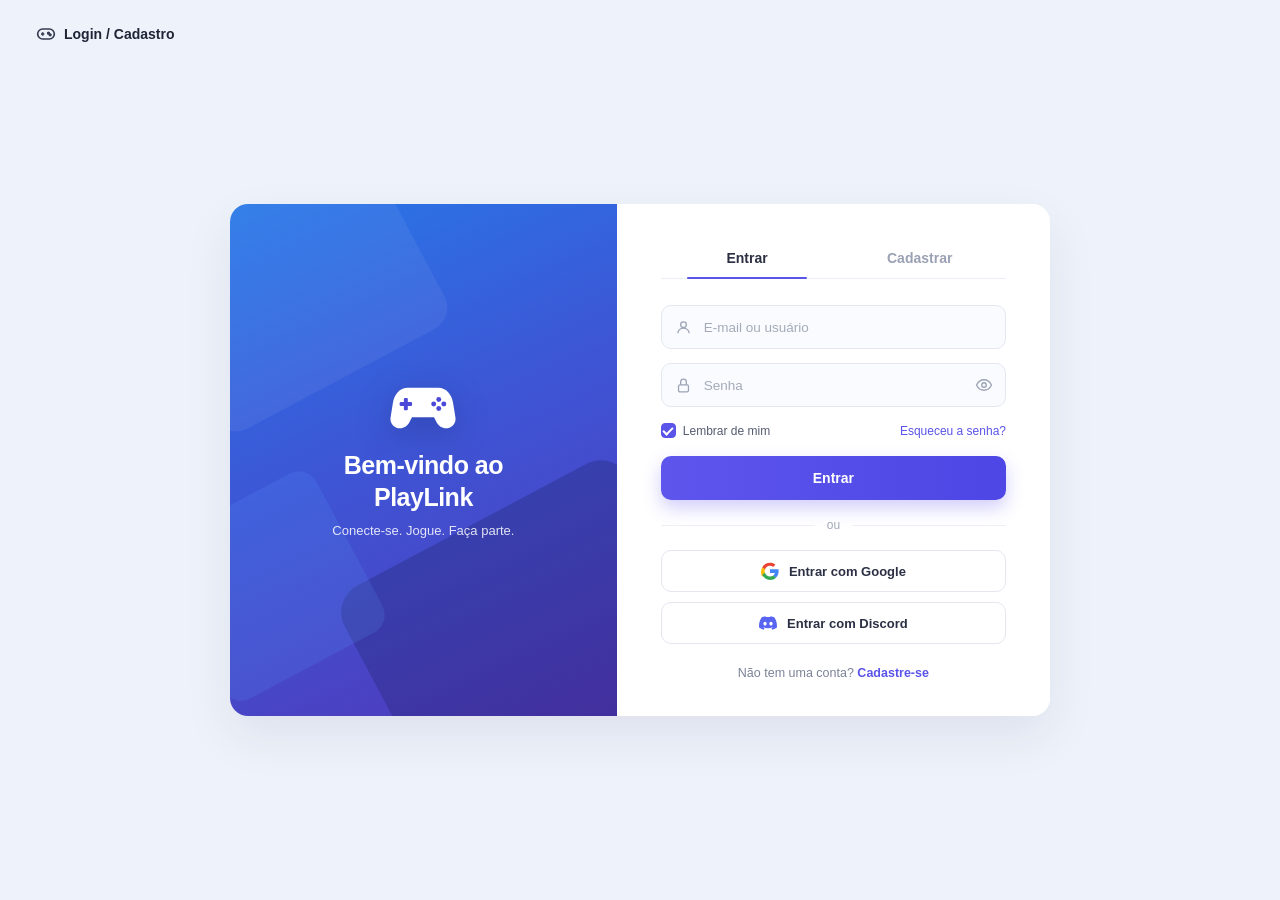
==== commit 975ba880: "Destino do css" ====
--- a/html/index.html
+++ b/html/index.html
@@ -7,7 +7,7 @@
   <link rel="preconnect" href="https://fonts.googleapis.com">
   <link rel="preconnect" href="https://fonts.gstatic.com" crossorigin>
   <link href="https://fonts.googleapis.com/css2?family=Inter:wght@400;500;600;700&display=swap" rel="stylesheet">
-  <link rel="stylesheet" href="style.css" />
+  <link rel="stylesheet" href="/css/login.css" />
 </head>
 <body>
   <div class="page-wrapper">
--- a/css/login.css
+++ b/css/login.css
@@ -0,0 +1,445 @@
+* {
+  margin: 0;
+  padding: 0;
+  box-sizing: border-box;
+  font-family: 'Inter', -apple-system, BlinkMacSystemFont, sans-serif;
+}
+
+body {
+  background-color: #eef2fa;
+  min-height: 100vh;
+  display: flex;
+  flex-direction: column;
+  color: #1e2235;
+}
+
+.page-wrapper {
+  width: 100%;
+  min-height: 100vh;
+  display: flex;
+  flex-direction: column;
+  padding: 24px 36px;
+}
+
+/* Cabeçalho Superior Esquerdo */
+.top-brand {
+  display: flex;
+  align-items: center;
+  gap: 8px;
+  font-size: 14px;
+  font-weight: 700;
+  color: #1f2436;
+}
+
+.mini-gamepad {
+  width: 20px;
+  height: 20px;
+  color: #363b52;
+}
+
+/* Centralização do Card */
+.auth-container {
+  flex: 1;
+  display: flex;
+  align-items: center;
+  justify-content: center;
+  padding: 20px 0;
+}
+
+.auth-card {
+  width: 100%;
+  max-width: 820px;
+  min-height: 510px;
+  background: #ffffff;
+  border-radius: 18px;
+  box-shadow: 0 20px 50px rgba(34, 43, 89, 0.08);
+  display: grid;
+  grid-template-columns: 1fr 1.12fr;
+  overflow: hidden;
+}
+
+/* =========================================
+   PAINEL ESQUERDO (GAMER / AZUL & ROXO)
+   ========================================= */
+.left-panel {
+  position: relative;
+  background: linear-gradient(155deg, #2778e8 0%, #3d56d6 45%, #5137b8 100%);
+  display: flex;
+  align-items: center;
+  justify-content: center;
+  text-align: center;
+  padding: 40px 28px;
+  color: #ffffff;
+  overflow: hidden;
+}
+
+/* Formas geométricas sutis no fundo (efeito tech/gaming) */
+.bg-shapes .shape {
+  position: absolute;
+  background: rgba(255, 255, 255, 0.06);
+  transform: rotate(-28deg);
+  pointer-events: none;
+}
+
+.bg-shapes .shape-1 {
+  width: 260px;
+  height: 260px;
+  top: -70px;
+  left: -80px;
+  border-radius: 24px;
+}
+
+.bg-shapes .shape-2 {
+  width: 320px;
+  height: 320px;
+  bottom: -110px;
+  right: -90px;
+  background: rgba(15, 20, 65, 0.22);
+  border-radius: 30px;
+}
+
+.bg-shapes .shape-3 {
+  width: 180px;
+  height: 180px;
+  bottom: 40px;
+  left: -50px;
+  background: rgba(92, 165, 255, 0.14);
+  border-radius: 20px;
+}
+
+.left-content {
+  position: relative;
+  z-index: 2;
+  display: flex;
+  flex-direction: column;
+  align-items: center;
+}
+
+.gamepad-badge {
+  width: 72px;
+  height: 52px;
+  margin-bottom: 16px;
+  filter: drop-shadow(0 8px 16px rgba(15, 23, 75, 0.25));
+}
+
+.gamepad-badge svg {
+  width: 100%;
+  height: 100%;
+}
+
+.left-content h1 {
+  font-size: 25px;
+  font-weight: 700;
+  line-height: 1.25;
+  margin-bottom: 10px;
+  letter-spacing: -0.02em;
+}
+
+.left-content p {
+  font-size: 13px;
+  color: rgba(255, 255, 255, 0.85);
+  font-weight: 400;
+}
+
+/* =========================================
+   PAINEL DIREITO (FORMULÁRIO)
+   ========================================= */
+.right-panel {
+  padding: 36px 44px;
+  display: flex;
+  flex-direction: column;
+  justify-content: center;
+  background: #ffffff;
+}
+
+/* Abas Entrar / Cadastrar */
+.tabs {
+  display: grid;
+  grid-template-columns: 1fr 1fr;
+  border-bottom: 1px solid #eceff5;
+  margin-bottom: 26px;
+}
+
+.tab-btn {
+  background: none;
+  border: none;
+  padding: 10px 0 12px;
+  font-size: 14px;
+  font-weight: 600;
+  color: #9aa1b4;
+  cursor: pointer;
+  position: relative;
+  transition: color 0.2s ease;
+}
+
+.tab-btn:hover {
+  color: #5b54e8;
+}
+
+.tab-btn.active {
+  color: #2b2f42;
+}
+
+.tab-btn.active::after {
+  content: "";
+  position: absolute;
+  bottom: -1px;
+  left: 15%;
+  width: 70%;
+  height: 2.5px;
+  background-color: #5b54e8;
+  border-radius: 2px;
+}
+
+/* Inputs */
+.auth-form {
+  display: flex;
+  flex-direction: column;
+  gap: 14px;
+}
+
+.auth-form.hidden {
+  display: none;
+}
+
+.input-group {
+  position: relative;
+  display: flex;
+  align-items: center;
+}
+
+.input-icon {
+  position: absolute;
+  left: 14px;
+  width: 17px;
+  height: 17px;
+  color: #9ba3b5;
+  display: flex;
+  align-items: center;
+  justify-content: center;
+  pointer-events: none;
+}
+
+.input-icon svg {
+  width: 100%;
+  height: 100%;
+}
+
+.input-group input {
+  width: 100%;
+  height: 44px;
+  padding: 0 40px 0 42px;
+  border: 1px solid #e4e7f0;
+  border-radius: 10px;
+  font-size: 13.5px;
+  color: #252a3d;
+  background-color: #fafbfe;
+  outline: none;
+  transition: border-color 0.2s, box-shadow 0.2s, background-color 0.2s;
+}
+
+.input-group input::placeholder {
+  color: #a3abb9;
+}
+
+.input-group input:focus {
+  background-color: #ffffff;
+  border-color: #5b54e8;
+  box-shadow: 0 0 0 3px rgba(91, 84, 232, 0.12);
+}
+
+.toggle-password {
+  position: absolute;
+  right: 13px;
+  background: none;
+  border: none;
+  color: #9ba3b5;
+  cursor: pointer;
+  width: 18px;
+  height: 18px;
+  display: flex;
+  align-items: center;
+  justify-content: center;
+}
+
+.toggle-password:hover {
+  color: #5b54e8;
+}
+
+/* Lembrar de mim + Esqueceu a senha */
+.form-options {
+  display: flex;
+  align-items: center;
+  justify-content: space-between;
+  font-size: 12px;
+  margin-top: 2px;
+  margin-bottom: 4px;
+}
+
+.remember-me {
+  display: flex;
+  align-items: center;
+  gap: 7px;
+  color: #555c70;
+  cursor: pointer;
+  user-select: none;
+}
+
+.remember-me input {
+  display: none;
+}
+
+.custom-checkbox {
+  width: 15px;
+  height: 15px;
+  border-radius: 4px;
+  border: 1.5px solid #cbd2e0;
+  display: inline-flex;
+  align-items: center;
+  justify-content: center;
+  transition: all 0.2s;
+}
+
+.remember-me input:checked + .custom-checkbox {
+  background-color: #5b54e8;
+  border-color: #5b54e8;
+}
+
+.remember-me input:checked + .custom-checkbox::after {
+  content: "";
+  width: 4px;
+  height: 8px;
+  border: solid #ffffff;
+  border-width: 0 2px 2px 0;
+  transform: rotate(45deg);
+  margin-bottom: 1px;
+}
+
+.forgot-link {
+  color: #5b54e8;
+  text-decoration: none;
+  font-weight: 500;
+}
+
+.forgot-link:hover {
+  text-decoration: underline;
+}
+
+/* Botão Principal (Entrar) */
+.btn-primary {
+  width: 100%;
+  height: 44px;
+  background: linear-gradient(90deg, #5d55ec 0%, #4e46e5 100%);
+  color: #ffffff;
+  border: none;
+  border-radius: 10px;
+  font-size: 14px;
+  font-weight: 600;
+  cursor: pointer;
+  box-shadow: 0 8px 18px rgba(88, 80, 236, 0.28);
+  transition: transform 0.15s ease, box-shadow 0.2s ease, filter 0.2s ease;
+}
+
+.btn-primary:hover {
+  filter: brightness(1.05);
+  box-shadow: 0 10px 22px rgba(88, 80, 236, 0.35);
+}
+
+.btn-primary:active {
+  transform: translateY(1px);
+}
+
+/* Divisor "ou" */
+.divider {
+  display: flex;
+  align-items: center;
+  text-align: center;
+  color: #a0a7b8;
+  font-size: 12px;
+  margin: 4px 0;
+}
+
+.divider::before,
+.divider::after {
+  content: "";
+  flex: 1;
+  border-bottom: 1px solid #eceff5;
+}
+
+.divider span {
+  padding: 0 12px;
+}
+
+/* Botões Sociais (Google e Discord) */
+.social-buttons {
+  display: flex;
+  flex-direction: column;
+  gap: 10px;
+}
+
+.btn-social {
+  width: 100%;
+  height: 42px;
+  background: #ffffff;
+  border: 1px solid #e4e7f0;
+  border-radius: 10px;
+  display: flex;
+  align-items: center;
+  justify-content: center;
+  gap: 10px;
+  font-size: 13px;
+  font-weight: 600;
+  color: #2b3044;
+  cursor: pointer;
+  transition: background-color 0.2s, border-color 0.2s;
+}
+
+.btn-social:hover {
+  background-color: #f7f9fc;
+  border-color: #d4d9e8;
+}
+
+.social-icon {
+  width: 18px;
+  height: 18px;
+}
+
+/* Texto inferior */
+.switch-prompt {
+  text-align: center;
+  font-size: 12.5px;
+  color: #7b8296;
+  margin-top: 8px;
+}
+
+.switch-prompt a {
+  color: #5b54e8;
+  font-weight: 600;
+  text-decoration: none;
+}
+
+.switch-prompt a:hover {
+  text-decoration: underline;
+}
+
+/* =========================================
+   RESPONSIVIDADE (CELULAR / TABLET)
+   ========================================= */
+@media (max-width: 768px) {
+  .page-wrapper {
+    padding: 16px;
+  }
+
+  .auth-card {
+    grid-template-columns: 1fr;
+    max-width: 440px;
+  }
+
+  .left-panel {
+    padding: 32px 20px;
+  }
+
+  .right-panel {
+    padding: 28px 24px;
+  }
+}
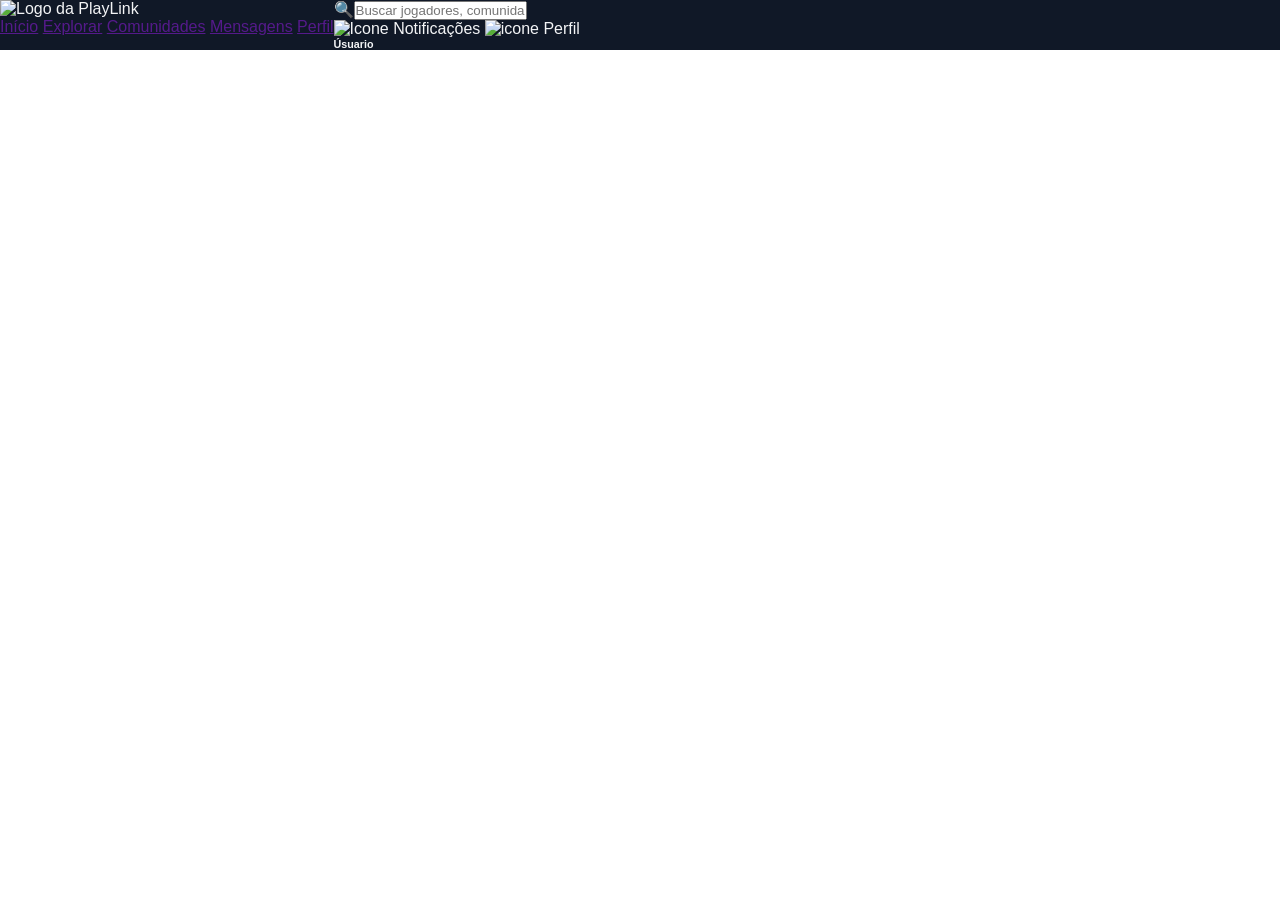
==== commit aef21aa9: "Adicionado tela de login e atualização do do index" ====
--- a/html/index.html
+++ b/html/index.html
@@ -1,207 +1,51 @@
 <!DOCTYPE html>
-<html lang="pt-BR">
+<html lang="pt-br">
 <head>
-  <meta charset="UTF-8" />
-  <meta name="viewport" content="width=device-width, initial-scale=1.0" />
-  <title>PlayLink - Login / Cadastro</title>
-  <link rel="preconnect" href="https://fonts.googleapis.com">
-  <link rel="preconnect" href="https://fonts.gstatic.com" crossorigin>
-  <link href="https://fonts.googleapis.com/css2?family=Inter:wght@400;500;600;700&display=swap" rel="stylesheet">
-  <link rel="stylesheet" href="/css/login.css" />
+    <meta charset="UTF-8">
+    <meta name="viewport" content="width=device-width, initial-scale=1.0">
+    <title>PlayLink</title>
+     <link rel="icon" type="image/png" href="/img/img index/logo fundo removido.png">
+     <link rel="stylesheet" href="/css/style.css">
 </head>
 <body>
-  <div class="page-wrapper">
-    <!-- Cabeçalho superior esquerdo -->
-    <header class="top-brand">
-      <svg class="mini-gamepad" viewBox="0 0 24 24" fill="none" stroke="currentColor" stroke-width="2">
-        <rect x="2" y="6" width="20" height="12" rx="6" />
-        <path d="M6 12h4M8 10v4" />
-        <circle cx="15" cy="11" r="1" fill="currentColor" />
-        <circle cx="17" cy="13" r="1" fill="currentColor" />
-      </svg>
-      <span>Login / Cadastro</span>
-    </header>
+    <!-- Seção princípal -->
+    <section id="secao-principal">
+        <header>
+            <img src="" alt="Logo da PlayLink">
+            <!-- Menu de navegação -->
+            <nav id="menu">
 
-    <!-- Card Principal -->
-    <main class="auth-container">
-      <div class="auth-card">
-        
-        <!-- Painel Esquerdo (Banner Azul/Roxo Gamer) -->
-        <section class="left-panel">
-          <div class="bg-shapes">
-            <span class="shape shape-1"></span>
-            <span class="shape shape-2"></span>
-            <span class="shape shape-3"></span>
-          </div>
+                <a href="">Início</a>
+                <a href="">Explorar</a>
+                <a href="">Comunidades</a>
+                <a href="">Mensagens</a>
+                <a href="">Perfil</a>
 
-          <div class="left-content">
-            <!-- Ícone grande do controle -->
-            <div class="gamepad-badge">
-              <svg viewBox="0 0 64 44" fill="none" xmlns="http://www.w3.org/2000/svg">
-                <path d="M18.5 4C11.2 4 6.5 9.8 5.2 17.8L3.2 30.2C2.3 35.8 6.6 40 11.6 40C15.1 40 18.2 38 19.8 34.9L22.2 30.2H41.8L44.2 34.9C45.8 38 48.9 40 52.4 40C57.4 40 61.7 35.8 60.8 30.2L58.8 17.8C57.5 9.8 52.8 4 45.5 4H18.5Z" fill="#FFFFFF"/>
-                <!-- D-pad esquerdo -->
-                <rect x="15" y="13" width="3.5" height="11" rx="1" fill="#4B49D8"/>
-                <rect x="11.25" y="16.75" width="11" height="3.5" rx="1" fill="#4B49D8"/>
-                <!-- Botões direitos -->
-                <circle cx="46" cy="14.5" r="2.2" fill="#4B49D8"/>
-                <circle cx="50.5" cy="18.5" r="2.2" fill="#4B49D8"/>
-                <circle cx="41.5" cy="18.5" r="2.2" fill="#4B49D8"/>
-                <circle cx="46" cy="22.5" r="2.2" fill="#4B49D8"/>
-              </svg>
-            </div>
 
-            <h1>Bem-vindo ao<br>PlayLink</h1>
-            <p>Conecte-se. Jogue. Faça parte.</p>
-          </div>
-        </section>
+            </nav>
+        </header>
+            <!-- Conteúdo principal -->
+        <main class="conteudo-principal">
 
-        <!-- Painel Direito (Formulário) -->
-        <section class="right-panel">
-          <!-- Abas Entrar / Cadastrar -->
-          <div class="tabs">
-            <button type="button" class="tab-btn active" id="tab-login" onclick="switchTab('login')">Entrar</button>
-            <button type="button" class="tab-btn" id="tab-register" onclick="switchTab('register')">Cadastrar</button>
-          </div>
+            <section class="aba-superior">
+                <article>
+                    <div>&#x1F50D<input type="text" placeholder="Buscar jogadores, comunidades ou jogos..."></div>
+                </article>
 
-          <!-- Formulário de Login -->
-          <form class="auth-form" id="form-login" onsubmit="event.preventDefault()">
-            <div class="input-group">
-              <span class="input-icon">
-                <!-- Ícone usuário -->
-                <svg viewBox="0 0 24 24" fill="none" stroke="currentColor" stroke-width="1.8">
-                  <circle cx="12" cy="8" r="4"/>
-                  <path d="M4 20c0-4 3.6-7 8-7s8 3 8 7"/>
-                </svg>
-              </span>
-              <input type="text" placeholder="E-mail ou usuário" required />
-            </div>
+                <article class="perfil">
+                    <img src="" alt="Icone Notificações">
+                    <img src="" alt="icone Perfil">
 
-            <div class="input-group">
-              <span class="input-icon">
-                <!-- Ícone cadeado -->
-                <svg viewBox="0 0 24 24" fill="none" stroke="currentColor" stroke-width="1.8">
-                  <rect x="5" y="11" width="14" height="10" rx="2"/>
-                  <path d="M8 11V7a4 4 0 0 1 8 0v4"/>
-                </svg>
-              </span>
-              <input type="password" id="login-password" placeholder="Senha" required />
-              <button type="button" class="toggle-password" onclick="togglePassword('login-password')" aria-label="Mostrar senha">
-                <svg viewBox="0 0 24 24" fill="none" stroke="currentColor" stroke-width="1.8">
-                  <path d="M2 12s3.5-7 10-7 10 7 10 7-3.5 7-10 7-10-7-10-7Z"/>
-                  <circle cx="12" cy="12" r="3"/>
-                </svg>
-              </button>
-            </div>
+                    <h6>Úsuario</h6>
+                </article>
+            </section>
 
-            <div class="form-options">
-              <label class="remember-me">
-                <input type="checkbox" checked />
-                <span class="custom-checkbox"></span>
-                <span>Lembrar de mim</span>
-              </label>
-              <a href="#" class="forgot-link">Esqueceu a senha?</a>
-            </div>
 
-            <button type="submit" class="btn-primary">Entrar</button>
+        </main>
 
-            <div class="divider">
-              <span>ou</span>
-            </div>
 
-            <div class="social-buttons">
-              <button type="button" class="btn-social">
-                <!-- Ícone Google -->
-                <svg class="social-icon" viewBox="0 0 24 24">
-                  <path fill="#EA4335" d="M12 5c1.6 0 3 .6 4.1 1.6l3.1-3.1C17.3 1.7 14.8 1 12 1 7.4 1 3.5 3.6 1.6 7.4l3.7 2.8C6.2 7.2 8.9 5 12 5z"/>
-                  <path fill="#4285F4" d="M23.5 12.3c0-.8-.1-1.7-.2-2.5H12v4.8h6.5c-.3 1.5-1.1 2.8-2.4 3.6l3.7 2.9c2.2-2 3.7-5 3.7-8.8z"/>
-                  <path fill="#FBBC05" d="M5.3 14.8c-.2-.8-.4-1.6-.4-2.5s.2-1.7.4-2.5L1.6 7C.6 8.9 0 11.1 0 13.3s.6 4.4 1.6 6.3l3.7-2.8z"/>
-                  <path fill="#34A853" d="M12 24c3.2 0 6-1.1 8-3l-3.7-2.9c-1.1.7-2.5 1.2-4.3 1.2-3.1 0-5.8-2.1-6.7-5l-3.7 2.8C3.5 21.1 7.4 24 12 24z"/>
-                </svg>
-                <span>Entrar com Google</span>
-              </button>
 
-              <button type="button" class="btn-social">
-                <!-- Ícone Discord -->
-                <svg class="social-icon" viewBox="0 0 24 24" fill="#5865F2">
-                  <path d="M20.317 4.37a19.791 19.791 0 0 0-4.885-1.515.074.074 0 0 0-.079.037c-.21.375-.444.864-.608 1.25a18.27 18.27 0 0 0-5.487 0 12.64 12.64 0 0 0-.617-1.25.077.077 0 0 0-.079-.037A19.736 19.736 0 0 0 3.677 4.37a.07.07 0 0 0-.032.027C.533 9.046-.32 13.58.099 18.057a.082.082 0 0 0 .031.057 19.9 19.9 0 0 0 5.993 3.03.078.078 0 0 0 .084-.028c.462-.63.874-1.295 1.226-1.994.021-.041.001-.09-.041-.106a13.107 13.107 0 0 1-1.872-.892.077.077 0 0 1-.008-.128 10.2 10.2 0 0 0 .372-.292.074.074 0 0 1 .077-.01c3.928 1.793 8.18 1.793 12.061 0a.074.074 0 0 1 .078.01c.12.098.246.198.373.292a.077.077 0 0 1-.006.127 12.299 12.299 0 0 1-1.873.892.077.077 0 0 0-.041.107c.36.698.772 1.362 1.225 1.993a.076.076 0 0 0 .084.028 19.839 19.839 0 0 0 6.002-3.03.077.077 0 0 0 .032-.054c.5-5.177-.838-9.674-3.549-13.66a.061.061 0 0 0-.031-.028zM8.02 15.33c-1.183 0-2.157-1.085-2.157-2.419 0-1.333.956-2.419 2.157-2.419 1.21 0 2.176 1.096 2.157 2.42 0 1.333-.956 2.418-2.157 2.418zm7.975 0c-1.183 0-2.157-1.085-2.157-2.419 0-1.333.955-2.419 2.157-2.419 1.21 0 2.176 1.096 2.157 2.42 0 1.333-.946 2.418-2.157 2.418z"/>
-                </svg>
-                <span>Entrar com Discord</span>
-              </button>
-            </div>
-
-            <p class="switch-prompt">
-              Não tem uma conta? <a href="#" onclick="switchTab('register'); return false;">Cadastre-se</a>
-            </p>
-          </form>
-
-          <!-- Formulário de Cadastro (Oculto por padrão) -->
-          <form class="auth-form hidden" id="form-register" onsubmit="event.preventDefault()">
-            <div class="input-group">
-              <span class="input-icon">
-                <svg viewBox="0 0 24 24" fill="none" stroke="currentColor" stroke-width="1.8">
-                  <circle cx="12" cy="8" r="4"/>
-                  <path d="M4 20c0-4 3.6-7 8-7s8 3 8 7"/>
-                </svg>
-              </span>
-              <input type="text" placeholder="Nome de usuário" required />
-            </div>
-
-            <div class="input-group">
-              <span class="input-icon">
-                <svg viewBox="0 0 24 24" fill="none" stroke="currentColor" stroke-width="1.8">
-                  <rect x="3" y="5" width="18" height="14" rx="2"/>
-                  <path d="m3 7 9 6 9-6"/>
-                </svg>
-              </span>
-              <input type="email" placeholder="Seu e-mail" required />
-            </div>
-
-            <div class="input-group">
-              <span class="input-icon">
-                <svg viewBox="0 0 24 24" fill="none" stroke="currentColor" stroke-width="1.8">
-                  <rect x="5" y="11" width="14" height="10" rx="2"/>
-                  <path d="M8 11V7a4 4 0 0 1 8 0v4"/>
-                </svg>
-              </span>
-              <input type="password" id="reg-password" placeholder="Crie uma senha" required />
-            </div>
-
-            <button type="submit" class="btn-primary">Criar conta</button>
-
-            <p class="switch-prompt">
-              Já tem uma conta? <a href="#" onclick="switchTab('login'); return false;">Entrar</a>
-            </p>
-          </form>
-
-        </section>
-      </div>
-    </main>
-  </div>
-
-  <script>
-    function switchTab(tab) {
-      const loginTab = document.getElementById('tab-login');
-      const registerTab = document.getElementById('tab-register');
-      const loginForm = document.getElementById('form-login');
-      const registerForm = document.getElementById('form-register');
-
-      if (tab === 'login') {
-        loginTab.classList.add('active');
-        registerTab.classList.remove('active');
-        loginForm.classList.remove('hidden');
-        registerForm.classList.add('hidden');
-      } else {
-        registerTab.classList.add('active');
-        loginTab.classList.remove('active');
-        registerForm.classList.remove('hidden');
-        loginForm.classList.add('hidden');
-      }
-    }
-
-    function togglePassword(inputId) {
-      const input = document.getElementById(inputId);
-      input.type = input.type === 'password' ? 'text' : 'password';
-    }
-  </script>
+    </section>
+    
 </body>
 </html>
--- a/css/style.css
+++ b/css/style.css
@@ -0,0 +1,35 @@
+/* ESTILOS GERAIS */
+
+:root {
+    --cor-fundo: #101827;
+    --cor-fundo-campos: #18273A;
+    --cor-texto: #F3F4F6;
+    --cor-texto-sec: #B9c4D5;
+    --cor-texto-discreto: #91A1BB;
+    --cor-roxo-principal: #7546E8;
+    --cor-roxo-claro: #B99AFF;
+    --cor-complementar: #22c55E;
+    
+}
+
+* {
+    box-sizing: border-box;
+    margin: 0;
+    padding: 0;
+}
+
+body {
+    font-family: Arial, sans-serif;
+    background: radial-gradient(135deg, var(--cor-fundo), var(--cor-roxo-claro));
+    color: var(--cor-texto);
+}
+
+/* seção principal */
+
+#secao-principal {
+  background: var(--cor-fundo);
+  display: flex;
+}
+
+
+
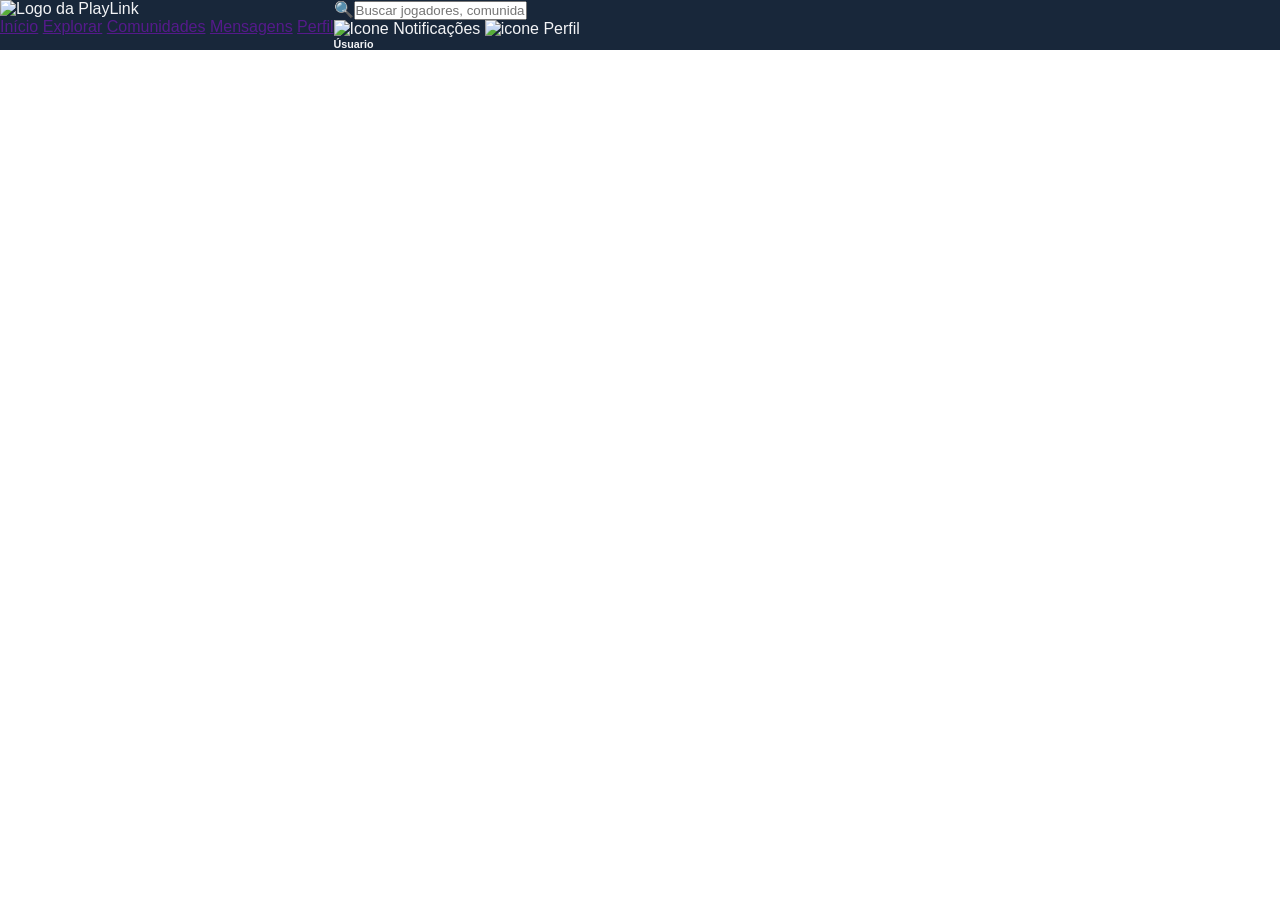
==== commit a049d4e6: "Create index.html" ====
--- a/html/index.html
+++ b/html/index.html
@@ -48,4 +48,4 @@
     </section>
     
 </body>
-</html>+</html>
--- a/css/style.css
+++ b/css/style.css
@@ -27,7 +27,7 @@
 /* seção principal */
 
 #secao-principal {
-  background: var(--cor-fundo);
+  background: var(--cor-fundo-campos);
   display: flex;
 }
 
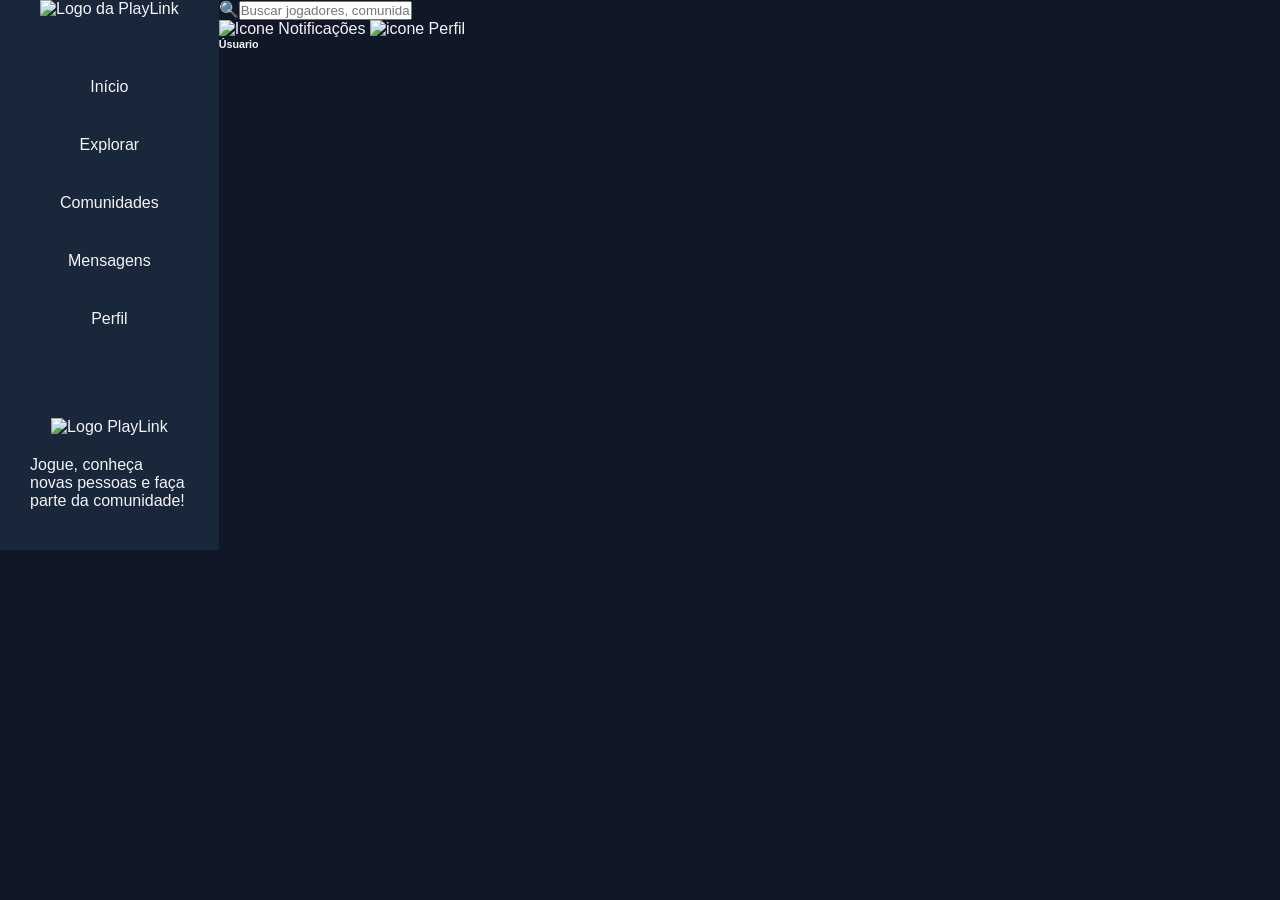
==== commit 2268c68d: "Continuação do desenvolvimento da página index" ====
--- a/html/index.html
+++ b/html/index.html
@@ -10,10 +10,10 @@
 <body>
     <!-- Seção princípal -->
     <section id="secao-principal">
-        <header>
+        <header id="aba-de-navegação">
             <img src="" alt="Logo da PlayLink">
             <!-- Menu de navegação -->
-            <nav id="menu">
+            <nav class="menu">
 
                 <a href="">Início</a>
                 <a href="">Explorar</a>
@@ -23,6 +23,11 @@
 
 
             </nav>
+
+            <div class="aba-inferior">
+                <img src="" alt="Logo PlayLink">
+                <p>Jogue, conheça<br> novas pessoas e faça <br>parte da comunidade!</p>
+            </div>
         </header>
             <!-- Conteúdo principal -->
         <main class="conteudo-principal">
--- a/css/style.css
+++ b/css/style.css
@@ -20,16 +20,47 @@
 
 body {
     font-family: Arial, sans-serif;
-    background: radial-gradient(135deg, var(--cor-fundo), var(--cor-roxo-claro));
+    background: var(--cor-fundo);
     color: var(--cor-texto);
 }
 
 /* seção principal */
 
 #secao-principal {
-  background: var(--cor-fundo-campos);
-  display: flex;
+    display: flex;
+}
+
+/* navegação */
+
+#aba-de-navegação {
+    background: var(--cor-fundo-campos);
+    margin: 0;
+    text-align: center;
+}
+
+.menu {
+    padding: 40px;
+}
+
+.menu a {
+    display: block;
+    padding: 20px;
+    color: var(--cor-texto);
+    text-decoration: none;
+}
+
+.menu a:hover {
+    color: var(--cor-roxo-claro);
+}
+
+.aba-inferior {
+    padding: 30px;
+    padding-bottom: 40px;
+}
+
+.aba-inferior p {
+    padding-top: 20px;
+    text-align: justify;
 }
 
 
-
